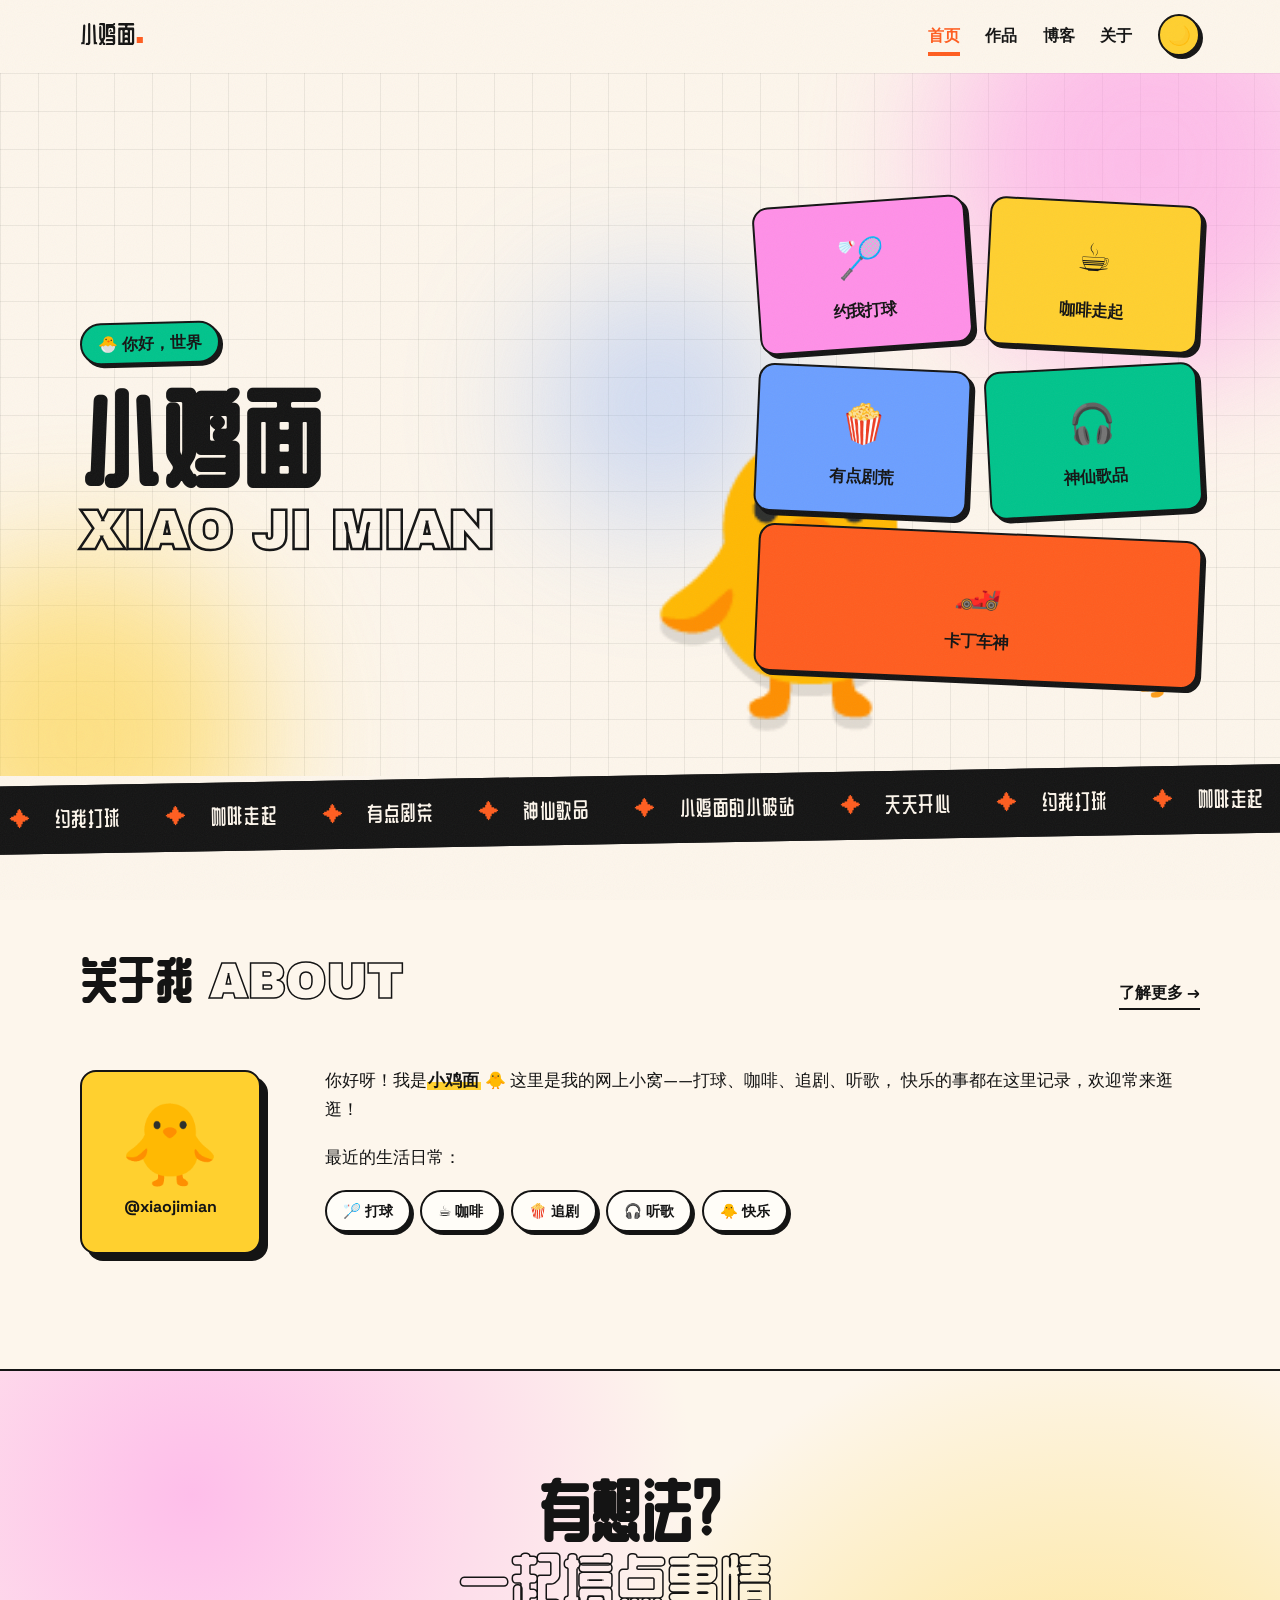
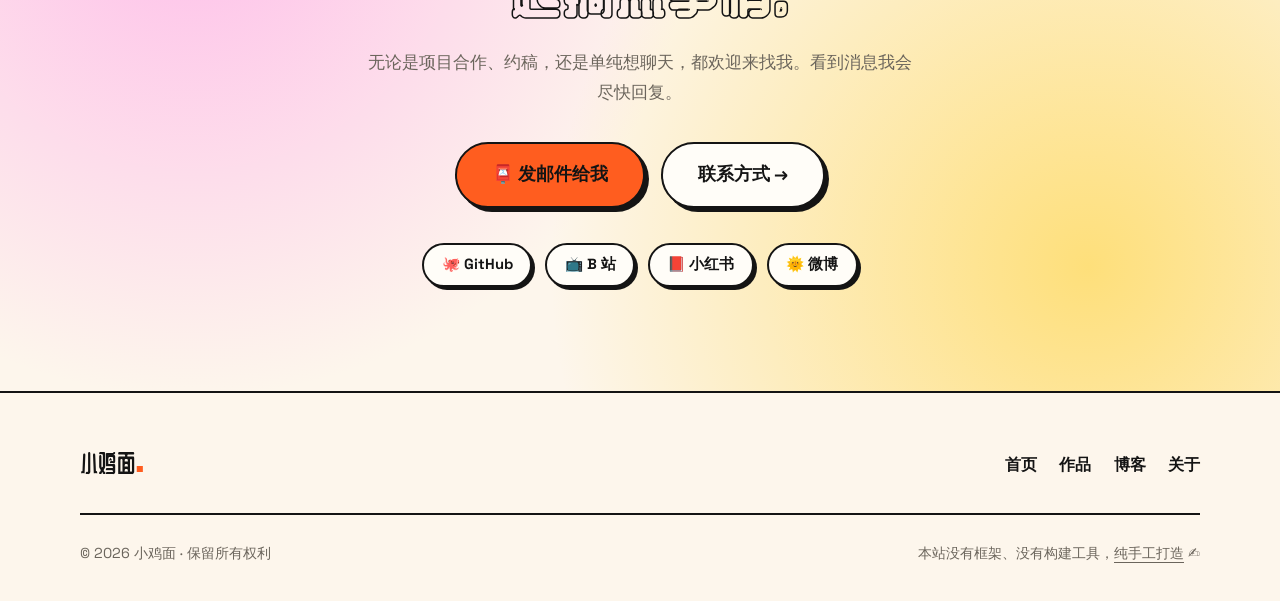
==== index.html @ cc2c27bc "小鸡面的个人网站：首次发布" ====
<!DOCTYPE html>
<html lang="zh-CN" data-theme="light">
<head>
  <meta charset="UTF-8">
  <meta name="viewport" content="width=device-width, initial-scale=1.0">
  <title>小鸡面 · 个人网站</title>
  <meta name="description" content="小鸡面的个人网站：作品、博客与关于我。把奇怪的想法，做成好玩的东西。">
  <link rel="icon" href="data:image/svg+xml,<svg xmlns='http://www.w3.org/2000/svg' viewBox='0 0 100 100'><text y='.9em' font-size='90'>🐥</text></svg>">
  <script>document.documentElement.dataset.theme = localStorage.getItem('theme') || 'light';document.documentElement.classList.add('js');</script>
  <link rel="stylesheet" href="css/style.css">
</head>
<body>
  <a class="skip-link" href="#main">跳到主要内容</a>

  <!-- ===== 顶部导航 ===== -->
  <header class="site-header">
    <nav class="nav container" aria-label="主导航">
      <a class="logo" href="index.html">小鸡面<span class="logo-dot">.</span></a>
      <button class="nav-toggle" aria-label="打开菜单" aria-expanded="false" aria-controls="nav-menu">
        <span></span><span></span><span></span>
      </button>
      <div class="nav-menu" id="nav-menu">
        <a class="nav-link is-active" href="index.html" aria-current="page">首页</a>
        <a class="nav-link" href="works.html">作品</a>
        <a class="nav-link" href="blog.html">博客</a>
        <a class="nav-link" href="about.html">关于</a>
        <button class="theme-toggle" aria-label="切换深浅色主题">🌙</button>
      </div>
    </nav>
  </header>

  <main id="main">
    <!-- ===== Hero ===== -->
    <section class="hero">
      <div class="hero-blob hero-blob-1"></div>
      <div class="hero-blob hero-blob-2"></div>
      <div class="hero-blob hero-blob-3"></div>
      <div class="hero-deco" aria-hidden="true">🐤</div>
      <div class="hero-chicken" aria-hidden="true">🐥</div>

      <div class="hero-inner container">
        <div class="reveal">
          <span class="hero-eyebrow">🐣 你好，世界</span>
          <h1 class="hero-name">
            小鸡面
            <span class="stroke en">XIAO&nbsp;JI&nbsp;MIAN</span>
          </h1>
        </div>

        <div class="hero-stickers reveal" style="--d:.15s">
          <a class="sticker" href="play.html"><span class="sticker-emoji">🏸</span>约我打球</a>
          <a class="sticker" href="coffee.html"><span class="sticker-emoji">☕</span>咖啡走起</a>
          <div class="sticker"><span class="sticker-emoji">🍿</span>有点剧荒</div>
          <a class="sticker" href="songs.html"><span class="sticker-emoji">🎧</span>神仙歌品</a>
          <div class="sticker sticker-wide"><span class="sticker-emoji">🏎️</span>卡丁车神</div>
        </div>
      </div>
    </section>

    <!-- ===== 跑马灯 ===== -->
    <div class="marquee" aria-hidden="true">
      <div class="marquee-track">
        <div class="marquee-group">
          <span class="marquee-item"><span class="star">✦</span>约我打球</span>
          <span class="marquee-item"><span class="star">✦</span>咖啡走起</span>
          <span class="marquee-item"><span class="star">✦</span>有点剧荒</span>
          <span class="marquee-item"><span class="star">✦</span>神仙歌品</span>
          <span class="marquee-item"><span class="star">✦</span>小鸡面的小破站</span>
          <span class="marquee-item"><span class="star">✦</span>天天开心</span>
        </div>
        <div class="marquee-group">
          <span class="marquee-item"><span class="star">✦</span>约我打球</span>
          <span class="marquee-item"><span class="star">✦</span>咖啡走起</span>
          <span class="marquee-item"><span class="star">✦</span>有点剧荒</span>
          <span class="marquee-item"><span class="star">✦</span>神仙歌品</span>
          <span class="marquee-item"><span class="star">✦</span>小鸡面的小破站</span>
          <span class="marquee-item"><span class="star">✦</span>天天开心</span>
        </div>
      </div>
    </div>

    <!-- ===== 关于速览 ===== -->
    <section class="section">
      <div class="container">
        <div class="section-head reveal">
          <h2 class="section-title">关于我 <span class="en">ABOUT</span></h2>
          <a class="section-more" href="about.html">了解更多 →</a>
        </div>
        <div class="about-preview">
          <div class="avatar-card reveal">
            <div class="avatar-emoji">🐥</div>
            <div class="avatar-caption">@xiaojimian</div>
          </div>
          <div class="reveal" style="--d:.1s">
            <p>
              你好呀！我是<strong class="hl">小鸡面</strong> 🐥
              这里是我的网上小窝——打球、咖啡、追剧、听歌，
              快乐的事都在这里记录，欢迎常来逛逛！
            </p>
            <p>最近的生活日常：</p>
            <div class="chips">
              <span class="chip">🏸 打球</span>
              <span class="chip">☕ 咖啡</span>
              <span class="chip">🍿 追剧</span>
              <span class="chip">🎧 听歌</span>
              <span class="chip">🐥 快乐</span>
            </div>
          </div>
        </div>
      </div>
    </section>

    <!-- ===== 联系 CTA ===== -->
    <section class="contact-cta">
      <div class="container reveal">
        <h2 class="cta-title">有想法？<br><span class="en">一起搞点事情。</span></h2>
        <p class="cta-sub">无论是项目合作、约稿，还是单纯想聊天，都欢迎来找我。看到消息我会尽快回复。</p>
        <div class="cta-actions">
          <a class="btn btn-primary btn-lg" href="mailto:hi@yizhou.example">📮 发邮件给我</a>
          <a class="btn btn-lg" href="about.html">联系方式 →</a>
        </div>
        <div class="socials">
          <a class="social-link" href="https://github.com/yourname" target="_blank" rel="noopener">🐙 GitHub</a>
          <a class="social-link" href="https://space.bilibili.com/yourid" target="_blank" rel="noopener">📺 B 站</a>
          <a class="social-link" href="https://xhslink.com/yourid" target="_blank" rel="noopener">📕 小红书</a>
          <a class="social-link" href="https://weibo.com/yourid" target="_blank" rel="noopener">🌞 微博</a>
        </div>
      </div>
    </section>
  </main>

  <!-- ===== 页脚 ===== -->
  <footer class="site-footer">
    <div class="container">
      <div class="footer-grid">
        <a class="logo" href="index.html">小鸡面<span class="logo-dot">.</span></a>
        <nav class="footer-nav" aria-label="页脚导航">
          <a href="index.html">首页</a>
          <a href="works.html">作品</a>
          <a href="blog.html">博客</a>
          <a href="about.html">关于</a>
        </nav>
      </div>
      <div class="footer-bottom">
        <span>© <span class="js-year">2026</span> 小鸡面 · 保留所有权利</span>
        <span>本站没有框架、没有构建工具，<a href="blog/post-handmade-site.html">纯手工打造</a> ✍️</span>
      </div>
    </div>
  </footer>

  <script src="js/main.js"></script>
</body>
</html>
---- css/style.css ----
/* ============================================================
   林一舟的个人网站 · 全局样式
   风格：新粗野主义 Neo-Brutalism
   ============================================================ */
@import url('https://fonts.googleapis.com/css2?family=Archivo+Black&family=Space+Grotesk:wght@400;500;700&family=ZCOOL+QingKe+HuangYou&display=swap');

/* ---------- 设计变量 ---------- */
:root {
  --bg: #FDF6EC;            /* 奶油底色 */
  --ink: #141414;           /* 墨色 */
  --paper: #FFFDF8;         /* 卡片纸色 */
  --muted: #6b655c;         /* 弱化文字 */
  --orange: #FF5D1F;
  --pink: #FF90E8;
  --yellow: #FFD02F;
  --blue: #6C9FFF;
  --green: #00C48C;
  --purple: #B28DFF;
  --grid-line: rgba(20, 20, 20, 0.07);
  --dot: #141414;

  --border: 2px solid var(--ink);
  --shadow: 7px 7px 0 var(--ink);
  --shadow-sm: 4px 4px 0 var(--ink);
  --radius: 16px;

  --font-display: 'Archivo Black', 'ZCOOL QingKe HuangYou', 'PingFang SC', 'Hiragino Sans GB', 'Microsoft YaHei', sans-serif;
  --font-body: 'Space Grotesk', 'PingFang SC', 'Hiragino Sans GB', 'Microsoft YaHei', system-ui, sans-serif;
}

[data-theme='dark'] {
  --bg: #14120F;
  --ink: #F5EFE3;
  --paper: #201D18;
  --muted: #A79F92;
  --grid-line: rgba(245, 239, 227, 0.07);
  --dot: #F5EFE3;
  --orange: #FF6B33;
}

/* ---------- Reset ---------- */
*, *::before, *::after { box-sizing: border-box; margin: 0; padding: 0; }

html { scroll-behavior: smooth; }

body {
  font-family: var(--font-body);
  background: var(--bg);
  color: var(--ink);
  line-height: 1.7;
  -webkit-font-smoothing: antialiased;
  overflow-x: hidden;
  transition: background 0.3s ease, color 0.3s ease;
}

/* 纸张噪点纹理 */
body::after {
  content: '';
  position: fixed;
  inset: 0;
  z-index: 9999;
  pointer-events: none;
  opacity: 0.05;
  background-image: url("data:image/svg+xml,%3Csvg xmlns='http://www.w3.org/2000/svg' width='160' height='160'%3E%3Cfilter id='n'%3E%3CfeTurbulence type='fractalNoise' baseFrequency='0.9' numOctaves='2'/%3E%3C/filter%3E%3Crect width='100%25' height='100%25' filter='url(%23n)'/%3E%3C/svg%3E");
}

img, svg { display: block; max-width: 100%; }
a { color: inherit; text-decoration: none; }
button { font-family: inherit; cursor: pointer; }
ul, ol { list-style-position: inside; }

::selection { background: var(--pink); color: #141414; }

::-webkit-scrollbar { width: 12px; }
::-webkit-scrollbar-track { background: var(--bg); }
::-webkit-scrollbar-thumb { background: var(--ink); border: 3px solid var(--bg); border-radius: 8px; }

/* ---------- 通用工具 ---------- */
.container { width: min(1120px, 92%); margin-inline: auto; }
.section { padding-block: clamp(4rem, 9vw, 7rem); }

.section-head {
  display: flex;
  flex-wrap: wrap;
  align-items: flex-end;
  justify-content: space-between;
  gap: 1rem 2rem;
  margin-bottom: clamp(2rem, 5vw, 3.5rem);
}

.section-title {
  font-family: var(--font-display);
  font-size: clamp(1.9rem, 4.5vw, 3rem);
  line-height: 1.15;
  letter-spacing: 0.01em;
}

/* 描边英文，创意感 */
.en {
  font-family: 'Archivo Black', var(--font-display);
  color: transparent;
  -webkit-text-stroke: 1.5px var(--ink);
  letter-spacing: 0.02em;
}

/* 荧光笔划线 */
.hl {
  background: linear-gradient(transparent 58%, var(--yellow) 58%, var(--yellow) 94%, transparent 94%);
  padding-inline: 0.1em;
}
[data-theme='dark'] .hl { color: #141414; }

.section-more {
  font-weight: 700;
  white-space: nowrap;
  border-bottom: 2px solid var(--ink);
  padding-bottom: 2px;
  transition: 0.2s;
}
.section-more:hover { background: var(--yellow); }

.skip-link {
  position: absolute;
  left: -999px;
  top: 0;
  z-index: 10000;
  background: var(--ink);
  color: var(--bg);
  padding: 0.6rem 1rem;
}
.skip-link:focus { left: 0; }

/* ---------- 按钮 ---------- */
.btn {
  display: inline-flex;
  align-items: center;
  gap: 0.5rem;
  padding: 0.8rem 1.6rem;
  border: var(--border);
  border-radius: 999px;
  background: var(--paper);
  color: var(--ink);
  font-weight: 700;
  font-size: 1rem;
  box-shadow: var(--shadow-sm);
  transition: transform 0.15s ease, box-shadow 0.15s ease, background 0.15s ease;
}
.btn:hover { transform: translate(-2px, -2px); box-shadow: 7px 7px 0 var(--ink); }
.btn:active { transform: translate(2px, 2px); box-shadow: 1px 1px 0 var(--ink); }

.btn-primary { background: var(--orange); color: #141414; }
.btn-yellow { background: var(--yellow); color: #141414; }
.btn-pink { background: var(--pink); color: #141414; }
.btn-lg { padding: 1rem 2.2rem; font-size: 1.1rem; }

/* ---------- 标签 / 徽章 ---------- */
.tag {
  display: inline-block;
  padding: 0.15rem 0.7rem;
  border: 1.5px solid var(--ink);
  border-radius: 999px;
  background: var(--paper);
  font-size: 0.78rem;
  font-weight: 700;
  white-space: nowrap;
}

.chips { display: flex; flex-wrap: wrap; gap: 0.6rem; }
.chip {
  padding: 0.4rem 1rem;
  border: var(--border);
  border-radius: 999px;
  background: var(--paper);
  font-weight: 700;
  font-size: 0.9rem;
  box-shadow: 3px 3px 0 var(--ink);
  transition: 0.15s;
}
.chip:hover { transform: translate(-1px, -1px); box-shadow: 4px 4px 0 var(--ink); background: var(--pink); }

/* ---------- 顶部导航 ---------- */
.site-header {
  position: sticky;
  top: 0;
  z-index: 100;
  background: color-mix(in srgb, var(--bg) 86%, transparent);
  backdrop-filter: blur(8px);
  -webkit-backdrop-filter: blur(8px);
  border-bottom: 2px solid transparent;
  transition: border-color 0.25s ease;
}
.site-header.is-scrolled { border-bottom-color: var(--ink); }

.nav {
  display: flex;
  align-items: center;
  justify-content: space-between;
  gap: 1rem;
  padding-block: 0.9rem;
}

.logo {
  font-family: var(--font-display);
  font-size: 1.5rem;
  letter-spacing: 0.02em;
  display: inline-flex;
  align-items: baseline;
}
.logo-dot { color: var(--orange); font-size: 1.8rem; line-height: 0; }
.logo:hover .logo-dot { color: var(--pink); }

.nav-menu { display: flex; align-items: center; gap: 1.6rem; }

.nav-link {
  font-weight: 700;
  position: relative;
  padding: 0.2rem 0;
}
.nav-link::after {
  content: '';
  position: absolute;
  left: 0; right: 100%; bottom: -4px;
  height: 4px;
  background: var(--orange);
  transition: right 0.25s ease;
}
.nav-link:hover::after, .nav-link.is-active::after { right: 0; }
.nav-link.is-active { color: var(--orange); }
[data-theme='dark'] .nav-link.is-active { color: var(--orange); }

.theme-toggle {
  width: 42px;
  height: 42px;
  display: grid;
  place-items: center;
  font-size: 1.15rem;
  border: var(--border);
  border-radius: 50%;
  background: var(--yellow);
  box-shadow: 3px 3px 0 var(--ink);
  transition: 0.15s;
}
.theme-toggle:hover { transform: translate(-1px, -1px); box-shadow: 4px 4px 0 var(--ink); }

/* 汉堡按钮（仅移动端显示） */
.nav-toggle {
  display: none;
  flex-direction: column;
  justify-content: center;
  gap: 5px;
  width: 44px;
  height: 44px;
  padding: 10px;
  border: var(--border);
  border-radius: 12px;
  background: var(--paper);
  box-shadow: 3px 3px 0 var(--ink);
}
.nav-toggle span {
  display: block;
  height: 3px;
  width: 100%;
  background: var(--ink);
  border-radius: 2px;
}

/* ---------- 首页 Hero ---------- */
.hero {
  position: relative;
  overflow: hidden;
  background-image:
    linear-gradient(var(--grid-line) 1px, transparent 1px),
    linear-gradient(90deg, var(--grid-line) 1px, transparent 1px);
  background-size: 38px 38px;
  padding-block: clamp(4rem, 10vw, 8rem) clamp(3.5rem, 8vw, 6rem);
}

.hero-blob {
  position: absolute;
  border-radius: 50%;
  filter: blur(70px);
  opacity: 0.55;
  pointer-events: none;
}
.hero-blob-1 { width: 420px; height: 420px; background: var(--pink); top: -120px; right: -80px; }
.hero-blob-2 { width: 360px; height: 360px; background: var(--yellow); bottom: -140px; left: -100px; }
.hero-blob-3 { width: 240px; height: 240px; background: var(--blue); top: 30%; left: 42%; opacity: 0.35; }

.hero-inner {
  position: relative;
  z-index: 1;
  display: grid;
  grid-template-columns: 1.35fr 1fr;
  gap: clamp(2rem, 6vw, 5rem);
  align-items: center;
}

.hero-eyebrow {
  display: inline-block;
  border: var(--border);
  background: var(--green);
  color: #141414;
  font-weight: 700;
  padding: 0.35rem 1rem;
  border-radius: 999px;
  box-shadow: 3px 3px 0 var(--ink);
  transform: rotate(-1.5deg);
  margin-bottom: 1.6rem;
}

.hero-name {
  font-family: var(--font-display);
  font-size: clamp(3rem, 10vw, 6.5rem);
  line-height: 1.02;
  letter-spacing: 0.01em;
}
.hero-name .stroke {
  display: block;
  font-size: 0.52em;
  color: transparent;
  -webkit-text-stroke: 2.5px var(--ink);
  margin-top: 0.15em;
}

.hero-tagline {
  margin-top: 1.6rem;
  font-size: clamp(1.05rem, 2vw, 1.25rem);
  max-width: 34em;
  color: var(--ink);
}
.hero-tagline strong { background: var(--yellow); padding: 0 0.2em; color: #141414; }

.hero-actions { display: flex; flex-wrap: wrap; gap: 1rem; margin-top: 2.2rem; }

/* 贴纸墙 */
.hero-stickers {
  position: relative;
  display: grid;
  grid-template-columns: repeat(2, 1fr);
  gap: 1.1rem;
}
.sticker {
  border: var(--border);
  border-radius: var(--radius);
  box-shadow: var(--shadow-sm);
  padding: 1.4rem 1rem;
  text-align: center;
  font-weight: 700;
  font-size: 1.02rem;
  background: var(--paper);
  transition: transform 0.2s ease;
}
.sticker-emoji { display: block; font-size: 2.4rem; margin-bottom: 0.4rem; }
.sticker:nth-child(1) { background: var(--pink);  transform: rotate(-4deg); }
.sticker:nth-child(2) { background: var(--yellow); transform: rotate(3deg); }
.sticker:nth-child(3) { background: var(--blue);   transform: rotate(2.5deg); }
.sticker:nth-child(4) { background: var(--green);  transform: rotate(-3deg); }
.sticker:nth-child(5) { background: var(--orange); transform: rotate(2.5deg); }
.sticker:hover { transform: rotate(0deg) scale(1.04); }
.sticker-wide { grid-column: 1 / -1; }
a.sticker { color: #141414; }
a.sticker:focus-visible { outline: 3px dashed #141414; outline-offset: 4px; }

/* 旋转的装饰星号 */
.hero-deco {
  position: absolute;
  font-size: clamp(3rem, 6vw, 5rem);
  right: 6%;
  bottom: 8%;
  animation: spin 26s linear infinite;
  z-index: 0;
  opacity: 0.9;
}
@keyframes spin { to { transform: rotate(360deg); } }

/* Hero 背景中央的大小鸡 */
.hero-chicken {
  position: absolute;
  left: 50%;
  top: 52%;
  z-index: 0;
  font-size: clamp(9rem, 24vw, 17rem);
  line-height: 1;
  pointer-events: none;
  filter: drop-shadow(0 12px 0 rgba(20, 20, 20, 0.12));
  animation: chicken-bob 4.5s ease-in-out infinite;
}
@keyframes chicken-bob {
  0%, 100% { transform: translate(-50%, -50%) rotate(-5deg); }
  50% { transform: translate(-50%, -54%) rotate(5deg); }
}

/* ---------- 跑马灯 ---------- */
.marquee {
  overflow: hidden;
  background: var(--ink);
  color: var(--bg);
  border-block: var(--border);
  padding-block: 0.9rem;
  transform: rotate(-1deg) scale(1.02);
}
.marquee-track {
  display: flex;
  width: max-content;
  animation: marquee 24s linear infinite;
}
.marquee-group { display: flex; align-items: center; white-space: nowrap; }
.marquee-item {
  font-family: var(--font-display);
  font-size: 1.25rem;
  letter-spacing: 0.06em;
  padding-inline: 1.4rem;
}
.marquee-item .star { color: var(--orange); margin-right: 1.4rem; }
[data-theme='dark'] .marquee-item .star { color: var(--yellow); }
@keyframes marquee { to { transform: translateX(-50%); } }

/* ---------- 子页 Hero ---------- */
.page-hero { padding: clamp(3.5rem, 8vw, 6rem) 0 clamp(2rem, 5vw, 3.5rem); position: relative; }
.page-title {
  font-family: var(--font-display);
  font-size: clamp(2.6rem, 8vw, 5rem);
  line-height: 1.08;
}
.page-title .en { display: block; font-size: 0.72em; margin-top: 0.1em; }
.page-sub { margin-top: 1.4rem; font-size: 1.1rem; max-width: 36em; color: var(--muted); }
.page-sub strong { color: var(--ink); }

/* ---------- 关于速览（首页） ---------- */
.about-preview {
  display: grid;
  grid-template-columns: auto 1fr;
  gap: clamp(2rem, 5vw, 4rem);
  align-items: center;
}
.avatar-card {
  border: var(--border);
  border-radius: var(--radius);
  box-shadow: var(--shadow);
  background: var(--yellow);
  padding: 2rem 2.4rem;
  transform: rotate(-2deg);
  transition: transform 0.25s ease;
  text-align: center;
}
.avatar-card:hover { transform: rotate(0deg) scale(1.03); }
.avatar-emoji { font-size: 5rem; line-height: 1; }
.avatar-caption { font-weight: 700; margin-top: 0.6rem; color: #141414; }
.about-preview p { margin-bottom: 1.2rem; font-size: 1.05rem; }
.about-preview .chips { margin-block: 0.4rem 1.6rem; }

/* ---------- 作品卡片 ---------- */
.work-grid {
  display: grid;
  grid-template-columns: repeat(auto-fill, minmax(300px, 1fr));
  gap: 2rem;
}

.work-card {
  border: var(--border);
  border-radius: var(--radius);
  background: var(--paper);
  box-shadow: var(--shadow-sm);
  overflow: hidden;
  transition: transform 0.2s ease, box-shadow 0.2s ease;
  display: flex;
  flex-direction: column;
}
.work-card:hover { transform: translate(-3px, -3px); box-shadow: 9px 9px 0 var(--ink); }
.work-card.is-hidden { display: none; }

.work-cover {
  position: relative;
  aspect-ratio: 16 / 10;
  display: grid;
  place-items: center;
  border-bottom: var(--border);
  overflow: hidden;
}
.work-cover::before {
  content: '';
  position: absolute;
  inset: 0;
  background-image: radial-gradient(var(--dot) 1.5px, transparent 1.5px);
  background-size: 20px 20px;
  opacity: 0.14;
}
.work-cover-emoji {
  font-size: 4.6rem;
  transition: transform 0.3s cubic-bezier(0.34, 1.56, 0.64, 1);
}
.work-card:hover .work-cover-emoji { transform: scale(1.18) rotate(-6deg); }
.work-year {
  position: absolute;
  top: 0.8rem;
  right: 0.8rem;
  border: 1.5px solid var(--ink);
  border-radius: 999px;
  background: var(--paper);
  font-size: 0.75rem;
  font-weight: 700;
  padding: 0.1rem 0.6rem;
}
.c-orange { background: var(--orange); }
.c-pink   { background: var(--pink); }
.c-yellow { background: var(--yellow); }
.c-blue   { background: var(--blue); }
.c-green  { background: var(--green); }
.c-purple { background: var(--purple); }

.work-body { padding: 1.4rem 1.5rem 1.6rem; display: flex; flex-direction: column; gap: 0.7rem; flex: 1; }
.work-meta { display: flex; flex-wrap: wrap; gap: 0.4rem; }
.work-title { font-family: var(--font-display); font-size: 1.35rem; }
.work-desc { font-size: 0.95rem; color: var(--muted); flex: 1; }
.work-link { font-weight: 700; white-space: nowrap; }
.work-link:hover { color: var(--orange); }

/* ---------- 筛选栏 ---------- */
.filter-bar { display: flex; flex-wrap: wrap; gap: 0.7rem; margin-bottom: 2.6rem; }
.filter-btn {
  padding: 0.5rem 1.3rem;
  border: var(--border);
  border-radius: 999px;
  background: var(--paper);
  color: var(--ink);
  font-weight: 700;
  box-shadow: 3px 3px 0 var(--ink);
  transition: 0.15s;
}
.filter-btn:hover { transform: translate(-1px, -1px); box-shadow: 4px 4px 0 var(--ink); }
.filter-btn.is-active { background: var(--ink); color: var(--bg); transform: translate(1px, 1px); box-shadow: 1px 1px 0 var(--ink); }
[data-theme='dark'] .filter-btn.is-active { background: var(--orange); color: #141414; border-color: var(--ink); }

/* ---------- 博客列表 ---------- */
.post-list { border-top: var(--border); }
.post-row {
  display: grid;
  grid-template-columns: auto 1fr auto auto;
  align-items: center;
  gap: clamp(1rem, 3vw, 2.2rem);
  padding-block: 1.7rem;
  border-bottom: var(--border);
  transition: 0.2s;
  position: relative;
}
.post-row:hover { background: color-mix(in srgb, var(--yellow) 26%, transparent); }
.post-num {
  font-family: 'Archivo Black', var(--font-display);
  font-size: 1.6rem;
  color: transparent;
  -webkit-text-stroke: 1.5px var(--ink);
  min-width: 2.4rem;
}
.post-row:hover .post-num { color: var(--orange); -webkit-text-stroke: 0; }
.post-info h3 { font-size: clamp(1.1rem, 2.4vw, 1.45rem); line-height: 1.35; }
.post-info p { color: var(--muted); font-size: 0.94rem; margin-top: 0.3rem; }
.post-side { display: flex; flex-direction: column; align-items: flex-end; gap: 0.45rem; }
.post-side time { font-weight: 700; font-size: 0.9rem; white-space: nowrap; }
.post-arrow { font-size: 1.6rem; transition: transform 0.2s; }
.post-row:hover .post-arrow { transform: translateX(6px); color: var(--orange); }

/* ---------- 文章页 ---------- */
.post-wrap { max-width: 760px; margin-inline: auto; }
.back-link {
  display: inline-flex;
  align-items: center;
  gap: 0.4rem;
  font-weight: 700;
  margin-bottom: 2.2rem;
  border-bottom: 2px solid var(--ink);
}
.back-link:hover { background: var(--yellow); }

.post-header { margin-bottom: 2.6rem; }
.post-header h1 {
  font-family: var(--font-display);
  font-size: clamp(1.9rem, 5vw, 3.1rem);
  line-height: 1.2;
  margin-top: 1rem;
}
.post-meta { display: flex; flex-wrap: wrap; gap: 0.6rem 1.2rem; align-items: center; color: var(--muted); font-size: 0.92rem; margin-top: 1.1rem; }
.post-meta time { font-weight: 700; color: var(--ink); }

.prose { font-size: 1.06rem; }
.prose p { margin-block: 1.15em; }
.prose h2 {
  font-family: var(--font-display);
  font-size: 1.55rem;
  margin: 2.2em 0 0.8em;
  padding-left: 0.7em;
  position: relative;
}
.prose h2::before {
  content: '';
  position: absolute;
  left: 0;
  top: 0.18em;
  bottom: 0.18em;
  width: 8px;
  background: var(--orange);
  border: 1.5px solid var(--ink);
  border-radius: 4px;
}
.prose h3 { font-family: var(--font-display); font-size: 1.2rem; margin: 1.8em 0 0.6em; }
.prose ul, .prose ol { padding-left: 1.2em; margin-block: 1em; display: grid; gap: 0.35em; }
.prose li::marker { color: var(--orange); font-weight: 700; }
.prose blockquote {
  border: var(--border);
  border-left-width: 8px;
  border-left-color: var(--pink);
  background: var(--paper);
  box-shadow: var(--shadow-sm);
  border-radius: 12px;
  padding: 1.1rem 1.4rem;
  margin-block: 1.5em;
  font-weight: 500;
}
.prose code {
  font-family: 'Cascadia Code', Consolas, 'Courier New', monospace;
  font-size: 0.88em;
  background: color-mix(in srgb, var(--ink) 12%, transparent);
  border-radius: 6px;
  padding: 0.15em 0.45em;
}
.prose pre {
  border: var(--border);
  border-radius: 12px;
  background: #141414;
  color: #F5EFE3;
  box-shadow: var(--shadow-sm);
  padding: 1.2rem 1.4rem;
  overflow-x: auto;
  margin-block: 1.5em;
  line-height: 1.6;
}
[data-theme='dark'] .prose pre { background: #0C0B09; }
.prose pre code { background: none; padding: 0; font-size: 0.88rem; }
.prose .tok-tag { color: #FF90E8; }
.prose .tok-attr { color: #FFD02F; }
.prose .tok-str { color: #8CE99A; }
.prose .tok-com { color: #8D8577; font-style: italic; }
.prose .tok-kw { color: #6C9FFF; }

.post-footer {
  margin-top: 3.5rem;
  padding-top: 2rem;
  border-top: 2px dashed var(--ink);
  display: flex;
  justify-content: space-between;
  flex-wrap: wrap;
  gap: 1rem;
}
.post-footer a { font-weight: 700; border-bottom: 2px solid var(--ink); }
.post-footer a:hover { background: var(--pink); color: #141414; }

/* ---------- 关于页 ---------- */
.profile-grid {
  display: grid;
  grid-template-columns: minmax(280px, 380px) 1fr;
  gap: clamp(2.5rem, 6vw, 5rem);
  align-items: start;
}

.profile-card {
  border: var(--border);
  border-radius: var(--radius);
  box-shadow: var(--shadow);
  background: var(--paper);
  padding: 2.2rem;
  transform: rotate(-1.5deg);
  position: sticky;
  top: 110px;
}
.profile-avatar {
  width: 130px;
  height: 130px;
  margin: 0 auto 1.2rem;
  display: grid;
  place-items: center;
  font-size: 4.2rem;
  border: var(--border);
  border-radius: 50%;
  background: var(--yellow);
}
.profile-name { font-family: var(--font-display); font-size: 1.5rem; text-align: center; }
.profile-role { text-align: center; color: var(--muted); font-size: 0.95rem; margin-top: 0.2rem 0 1.2rem; }
.facts { margin-top: 1.4rem; display: grid; gap: 0.8rem; }
.fact {
  display: flex;
  gap: 0.6rem;
  align-items: baseline;
  font-size: 0.95rem;
  border: 1.5px solid var(--ink);
  border-radius: 10px;
  padding: 0.5rem 0.8rem;
  background: color-mix(in srgb, var(--bg) 55%, var(--paper));
}
.fact b { white-space: nowrap; }

.profile-intro p { margin-block: 1.1em; font-size: 1.05rem; }
.profile-intro > p:first-child { font-size: 1.2rem; font-weight: 700; }

.skill-groups { display: grid; gap: 1.6rem; margin-top: 2rem; }
.skill-group-title {
  font-family: var(--font-display);
  font-size: 1.1rem;
  margin-bottom: 0.8rem;
  display: inline-block;
  padding: 0.2rem 0.9rem;
  border: var(--border);
  border-radius: 999px;
  box-shadow: 3px 3px 0 var(--ink);
}
.skill-group:nth-child(1) .skill-group-title { background: var(--pink); }
.skill-group:nth-child(2) .skill-group-title { background: var(--yellow); }
.skill-group:nth-child(3) .skill-group-title { background: var(--green); }

/* 时间线 */
.timeline {
  position: relative;
  margin-top: 2.6rem;
  padding-left: 2.2rem;
  border-left: 2px dashed var(--ink);
  display: grid;
  gap: 2.2rem;
}
.tl-item { position: relative; }
.tl-item::before {
  content: '';
  position: absolute;
  left: calc(-2.2rem - 9px);
  top: 0.45em;
  width: 14px;
  height: 14px;
  border: 2px solid var(--ink);
  border-radius: 50%;
  background: var(--yellow);
}
.tl-item:nth-child(even)::before { background: var(--pink); }
.tl-year {
  font-family: 'Archivo Black', var(--font-display);
  font-size: 1.05rem;
  color: var(--orange);
  letter-spacing: 0.04em;
}
.tl-item h3 { font-family: var(--font-display); font-size: 1.15rem; margin-top: 0.15rem; }
.tl-item p { color: var(--muted); font-size: 0.97rem; margin-top: 0.3rem; max-width: 40em; }

/* ---------- 打球页：搞怪躺平小鸡 ---------- */
.play-zone { text-align: center; padding-block: clamp(3rem, 9vw, 6.5rem); }
.meme-chicken {
  position: relative;
  display: inline-block;
  font-size: clamp(7rem, 20vw, 12rem);
  line-height: 1;
  animation: meme-wobble 2.6s ease-in-out infinite;
}
.meme-zzz {
  position: absolute;
  top: -0.15em;
  right: -0.85em;
  font-size: 0.38em;
  animation: zzz-float 2.2s ease-in-out infinite;
}
@keyframes meme-wobble {
  0%, 100% { transform: rotate(12deg) translateY(0); }
  50% { transform: rotate(26deg) translateY(-10px); }
}
@keyframes zzz-float {
  0% { opacity: 0; transform: translateY(8px); }
  50% { opacity: 1; }
  100% { opacity: 0; transform: translateY(-16px); }
}
.meme-title {
  font-family: var(--font-display);
  font-size: clamp(2.4rem, 7vw, 4rem);
  margin-top: 1.6rem;
}
.meme-sub { color: var(--muted); margin-top: 0.9rem; font-size: 1.08rem; }
.play-zone .btn { margin-top: 2.4rem; }

/* ---------- 咖啡页：咖啡店推荐清单 ---------- */
.coffee-wrap { max-width: 760px; }
.bean-form {
  display: grid;
  grid-template-columns: 1fr 1fr auto;
  gap: 0.9rem;
  border: var(--border);
  border-radius: var(--radius);
  background: var(--paper);
  box-shadow: var(--shadow-sm);
  padding: 1.3rem;
  margin-top: 2.4rem;
}
.field-input {
  font-family: inherit;
  font-size: 1rem;
  color: var(--ink);
  background: var(--bg);
  border: var(--border);
  border-radius: 12px;
  padding: 0.7rem 1rem;
  min-width: 0;
}
.field-input::placeholder { color: var(--muted); }
.field-input:focus { outline: none; box-shadow: 3px 3px 0 var(--ink); background: var(--paper); }
.bean-list { list-style: none; display: grid; gap: 0.9rem; margin-top: 1.6rem; padding: 0; }
.bean-item {
  display: flex;
  align-items: center;
  gap: 1rem;
  border: var(--border);
  border-radius: 12px;
  background: var(--paper);
  box-shadow: 3px 3px 0 var(--ink);
  padding: 0.9rem 1.2rem;
  animation: bean-pop 0.35s cubic-bezier(0.34, 1.56, 0.64, 1);
}
@keyframes bean-pop { from { opacity: 0; transform: translateY(10px) scale(0.96); } }
.bean-emoji { font-size: 1.5rem; flex: none; }
.bean-info { flex: 1; min-width: 0; }
.bean-name { font-weight: 700; font-size: 1.05rem; }
.bean-addr { color: var(--muted); font-size: 0.92rem; overflow-wrap: anywhere; }
.bean-del {
  flex: none;
  width: 34px;
  height: 34px;
  border: 2px solid var(--ink);
  border-radius: 50%;
  background: var(--pink);
  color: #141414;
  font-weight: 700;
  font-size: 0.9rem;
  line-height: 1;
}
.bean-del:hover { background: var(--orange); }
.bean-empty {
  margin-top: 1.6rem;
  border: 2px dashed var(--ink);
  border-radius: 12px;
  padding: 1.5rem;
  text-align: center;
  color: var(--muted);
}

/* ---------- 歌单页 ---------- */
.songs-wrap { max-width: 780px; }
.playlist-card {
  display: grid;
  grid-template-columns: 210px 1fr;
  gap: 1.8rem;
  align-items: center;
  border: var(--border);
  border-radius: var(--radius);
  background: var(--paper);
  box-shadow: var(--shadow);
  padding: 1.6rem;
  transform: rotate(-1deg);
}
.playlist-cover {
  position: relative;
  aspect-ratio: 1;
  border: var(--border);
  border-radius: 12px;
  background: var(--pink);
  display: grid;
  place-items: center;
  font-size: 4rem;
  overflow: hidden;
}
.playlist-cover img {
  position: absolute;
  inset: 0;
  width: 100%;
  height: 100%;
  object-fit: cover;
}
.playlist-title { font-family: var(--font-display); font-size: 1.5rem; }
.playlist-note { color: var(--muted); font-size: 0.95rem; margin-top: 0.3rem; }
.playlist-stats { display: flex; flex-wrap: wrap; gap: 0.6rem; margin-top: 1rem; }
.stat-pill {
  display: inline-block;
  border: var(--border);
  border-radius: 999px;
  background: var(--bg);
  padding: 0.25rem 0.9rem;
  font-weight: 700;
  font-size: 0.88rem;
  box-shadow: 2px 2px 0 var(--ink);
}
.playlist-card .btn { margin-top: 1.3rem; }
.song-pick-result { margin-top: 0.9rem; font-weight: 700; background: var(--yellow); color: #141414; display: inline-block; padding: 0.15rem 0.6rem; }

.song-list { list-style: none; padding: 0; display: grid; gap: 0.8rem; margin-top: 1.8rem; }
.song-row {
  display: flex;
  align-items: center;
  gap: 1rem;
  border: var(--border);
  border-radius: 14px;
  background: var(--paper);
  box-shadow: 3px 3px 0 var(--ink);
  padding: 0.65rem 1.1rem;
  transition: transform 0.15s ease, box-shadow 0.15s ease, background 0.15s ease;
}
.song-row:hover {
  transform: translate(-2px, -2px);
  box-shadow: 6px 6px 0 var(--ink);
  background: color-mix(in srgb, var(--yellow) 32%, var(--paper));
}
.song-num {
  font-family: 'Archivo Black', var(--font-display);
  font-size: 1.25rem;
  color: transparent;
  -webkit-text-stroke: 1.2px var(--ink);
  min-width: 2.2rem;
  text-align: center;
  flex: none;
}
.song-cover {
  width: 46px;
  height: 46px;
  border: 2px solid var(--ink);
  border-radius: 10px;
  object-fit: cover;
  flex: none;
}
.song-info { flex: 1; min-width: 0; display: grid; gap: 0.1rem; }
.song-name { font-weight: 700; font-size: 1.05rem; white-space: nowrap; overflow: hidden; text-overflow: ellipsis; }
.song-artist { color: var(--muted); font-size: 0.88rem; white-space: nowrap; overflow: hidden; text-overflow: ellipsis; }
.song-dur { font-weight: 700; color: var(--muted); font-size: 0.95rem; flex: none; }
.song-row.is-picked { background: var(--yellow); animation: song-shake 0.5s ease; }
.song-row.is-picked .song-num { color: var(--orange); -webkit-text-stroke: 0; }
@keyframes song-shake {
  0%, 100% { transform: rotate(0); }
  25% { transform: rotate(-1.2deg); }
  75% { transform: rotate(1.2deg); }
}
.song-end {
  text-align: center;
  color: var(--muted);
  font-weight: 700;
  border-top: 2px dashed var(--ink);
  margin-top: 1.8rem;
  padding-top: 1.6rem;
}

/* ---------- 联系 CTA ---------- */
.contact-cta {
  text-align: center;
  border-block: var(--border);
  background:
    radial-gradient(circle at 15% 20%, color-mix(in srgb, var(--pink) 55%, transparent), transparent 42%),
    radial-gradient(circle at 85% 80%, color-mix(in srgb, var(--yellow) 60%, transparent), transparent 45%),
    var(--bg);
  padding-block: clamp(4rem, 9vw, 6.5rem);
}
.cta-title {
  font-family: var(--font-display);
  font-size: clamp(2.2rem, 7vw, 4.2rem);
  line-height: 1.12;
}
.cta-sub { margin: 1.4rem auto 2.2rem; max-width: 32em; color: var(--muted); font-size: 1.08rem; }
.cta-actions { display: flex; flex-wrap: wrap; justify-content: center; gap: 1rem; }

.socials { display: flex; flex-wrap: wrap; justify-content: center; gap: 0.8rem; margin-top: 2.2rem; }
.social-link {
  display: inline-flex;
  align-items: center;
  gap: 0.45rem;
  padding: 0.45rem 1.1rem;
  border: var(--border);
  border-radius: 999px;
  background: var(--paper);
  font-weight: 700;
  font-size: 0.92rem;
  box-shadow: 3px 3px 0 var(--ink);
  transition: 0.15s;
}
.social-link:hover { transform: translate(-2px, -2px); box-shadow: 5px 5px 0 var(--ink); background: var(--blue); }

/* ---------- 页脚 ---------- */
.site-footer { padding: 3.2rem 0 2.2rem; }
.footer-grid {
  display: flex;
  flex-wrap: wrap;
  justify-content: space-between;
  align-items: center;
  gap: 1.5rem;
  padding-bottom: 1.8rem;
  border-bottom: var(--border);
}
.footer-nav { display: flex; flex-wrap: wrap; gap: 1.4rem; font-weight: 700; }
.footer-nav a:hover { color: var(--orange); }
.footer-bottom {
  display: flex;
  flex-wrap: wrap;
  justify-content: space-between;
  gap: 0.6rem 2rem;
  padding-top: 1.6rem;
  color: var(--muted);
  font-size: 0.9rem;
}
.footer-bottom a { border-bottom: 1.5px solid currentColor; }
.footer-bottom a:hover { color: var(--orange); }

/* ---------- 滚动入场动画 ----------
   仅在 JS 可用（html.js）时才先隐藏元素，保证无 JS 环境下内容可见 */
html.js .reveal {
  opacity: 0;
  transform: translateY(26px);
  transition: opacity 0.7s ease, transform 0.7s cubic-bezier(0.2, 0.7, 0.2, 1);
  transition-delay: var(--d, 0s);
}
html.js .reveal.is-visible { opacity: 1; transform: none; }

/* ---------- 响应式 ---------- */
@media (max-width: 900px) {
  .hero-inner { grid-template-columns: 1fr; }
  .hero-stickers { max-width: 460px; }
  .about-preview { grid-template-columns: 1fr; }
  .avatar-card { max-width: 280px; }
  .profile-grid { grid-template-columns: 1fr; }
  .profile-card { position: static; max-width: 420px; transform: rotate(0); }
  .post-row { grid-template-columns: auto 1fr auto; }
  .post-side { display: none; }
}

@media (max-width: 720px) {
  /* 窄屏下不做抽屉菜单，保持桌面横排导航，仅收紧间距 */
  .nav { gap: 0.5rem; }
  .nav-menu { gap: 0.9rem; }
  .logo { font-size: 1.2rem; }
  .post-row { grid-template-columns: auto 1fr; }
  .post-arrow { display: none; }
  .hero-deco { display: none; }
  .bean-form { grid-template-columns: 1fr; }
  .playlist-card { grid-template-columns: 1fr; }
  .playlist-cover { max-width: 220px; margin-inline: auto; }
}

/* ---------- 减少动态 ---------- */
@media (prefers-reduced-motion: reduce) {
  html { scroll-behavior: auto; }
  *, *::before, *::after { animation-duration: 0.01ms !important; animation-iteration-count: 1 !important; transition-duration: 0.01ms !important; }
  .reveal { opacity: 1; transform: none; }
  .marquee-track { animation: none; }
}
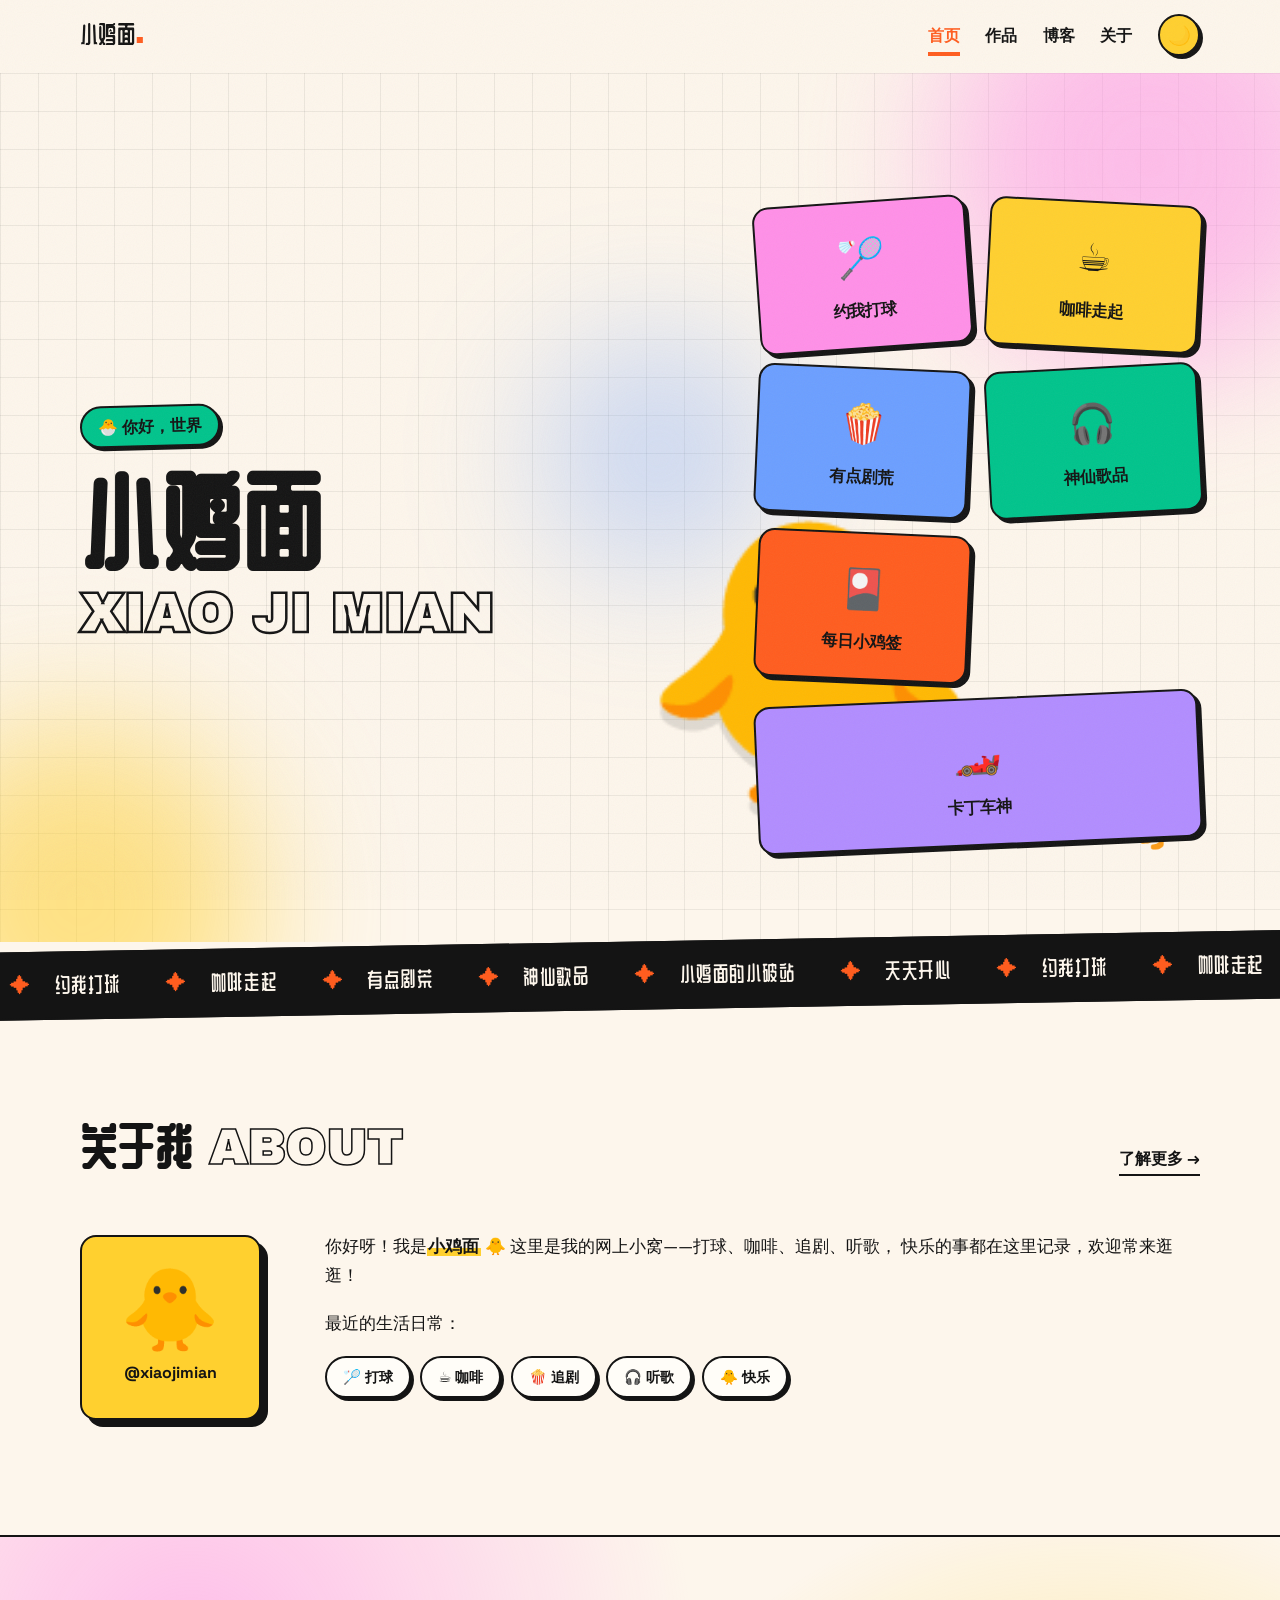
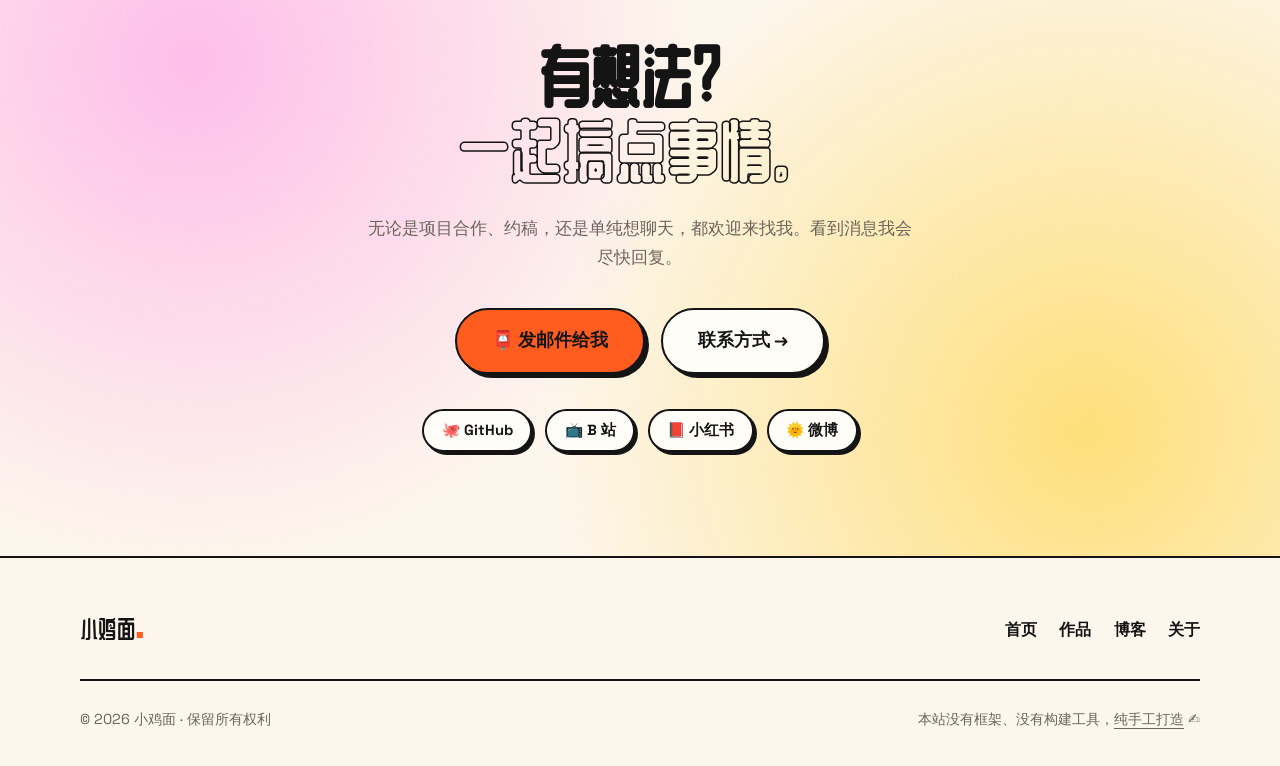
==== commit 7c94ec01: "新增：躲避跑圈赛、每日小鸡签、标题彩蛋" ====
--- a/index.html
+++ b/index.html
@@ -50,9 +50,10 @@
         <div class="hero-stickers reveal" style="--d:.15s">
           <a class="sticker" href="play.html"><span class="sticker-emoji">🏸</span>约我打球</a>
           <a class="sticker" href="coffee.html"><span class="sticker-emoji">☕</span>咖啡走起</a>
-          <div class="sticker"><span class="sticker-emoji">🍿</span>有点剧荒</div>
+          <a class="sticker" href="dramas.html"><span class="sticker-emoji">🍿</span>有点剧荒</a>
           <a class="sticker" href="songs.html"><span class="sticker-emoji">🎧</span>神仙歌品</a>
-          <div class="sticker sticker-wide"><span class="sticker-emoji">🏎️</span>卡丁车神</div>
+          <a class="sticker" href="fortune.html"><span class="sticker-emoji">🎴</span>每日小鸡签</a>
+          <a class="sticker sticker-wide" href="kart.html"><span class="sticker-emoji">🏎️</span>卡丁车神</a>
         </div>
       </div>
     </section>
--- a/css/style.css
+++ b/css/style.css
@@ -356,6 +356,7 @@
 .sticker:nth-child(3) { background: var(--blue);   transform: rotate(2.5deg); }
 .sticker:nth-child(4) { background: var(--green);  transform: rotate(-3deg); }
 .sticker:nth-child(5) { background: var(--orange); transform: rotate(2.5deg); }
+.sticker:nth-child(6) { background: var(--purple); transform: rotate(-2.5deg); }
 .sticker:hover { transform: rotate(0deg) scale(1.04); }
 .sticker-wide { grid-column: 1 / -1; }
 a.sticker { color: #141414; }
@@ -945,6 +946,293 @@
   padding-top: 1.6rem;
 }
 
+/* ---------- 卡丁车：驾照卡 ---------- */
+.license-card {
+  position: relative;
+  display: grid;
+  grid-template-columns: 180px 1fr;
+  gap: 1.8rem;
+  border: var(--border);
+  border-radius: var(--radius);
+  background: linear-gradient(135deg, var(--paper), color-mix(in srgb, var(--yellow) 28%, var(--paper)));
+  box-shadow: var(--shadow);
+  padding: 1.9rem;
+  overflow: hidden;
+  transform: rotate(-1.2deg);
+}
+.license-card::after {
+  content: '🐥';
+  position: absolute;
+  right: -14px;
+  bottom: -24px;
+  font-size: 7.5rem;
+  opacity: 0.14;
+  transform: rotate(-15deg);
+  pointer-events: none;
+}
+.license-no {
+  position: absolute;
+  top: 1rem;
+  right: 1.3rem;
+  font-family: 'Archivo Black', var(--font-display);
+  font-size: 0.95rem;
+  letter-spacing: 0.08em;
+}
+.license-photo {
+  aspect-ratio: 3 / 4;
+  border: var(--border);
+  border-radius: 12px;
+  background: var(--pink);
+  display: grid;
+  place-items: center;
+  font-size: 4.6rem;
+}
+.license-fields { display: grid; gap: 0.15rem; align-content: center; }
+.license-field { display: flex; gap: 0.4rem; font-size: 1rem; padding: 0.16rem 0; }
+.license-field b { min-width: 5.8em; flex: none; }
+.license-motto {
+  margin-top: 0.7rem;
+  font-weight: 700;
+  background: var(--yellow);
+  color: #141414;
+  display: inline-block;
+  padding: 0.1rem 0.6rem;
+  transform: rotate(-1deg);
+}
+
+/* ---------- 卡丁车：勋章墙 ---------- */
+.badge-wall {
+  display: grid;
+  grid-template-columns: repeat(auto-fill, minmax(160px, 1fr));
+  gap: 1.3rem;
+}
+.badge {
+  border: var(--border);
+  border-radius: var(--radius);
+  background: var(--paper);
+  box-shadow: var(--shadow-sm);
+  padding: 1.2rem 1rem;
+  text-align: center;
+  font-weight: 700;
+  transition: transform 0.2s ease;
+}
+.badge-emoji { display: block; font-size: 2.2rem; margin-bottom: 0.4rem; }
+.badge small { display: block; color: var(--muted); font-weight: 500; margin-top: 0.15rem; }
+.badge:nth-child(6n + 1) { background: var(--pink);   transform: rotate(-2.5deg); }
+.badge:nth-child(6n + 2) { background: var(--yellow); transform: rotate(2deg); }
+.badge:nth-child(6n + 3) { background: var(--blue);   transform: rotate(1.5deg); }
+.badge:nth-child(6n + 4) { background: var(--green);  transform: rotate(-2deg); }
+.badge:nth-child(6n + 5) { background: var(--orange); transform: rotate(2.5deg); }
+.badge:nth-child(6n + 6) { background: var(--purple); transform: rotate(-1.5deg); }
+.badge:hover { transform: rotate(0) scale(1.05); }
+
+/* ---------- 卡丁车：反应赛红绿灯 ---------- */
+.race-stage {
+  text-align: center;
+  border: var(--border);
+  border-radius: var(--radius);
+  background: var(--paper);
+  box-shadow: var(--shadow);
+  padding: clamp(2rem, 6vw, 3.5rem) 1.5rem;
+  cursor: pointer;
+  user-select: none;
+  -webkit-user-select: none;
+}
+.start-lights { display: flex; gap: clamp(0.6rem, 2vw, 1.1rem); justify-content: center; margin-bottom: 2rem; }
+.lamp {
+  width: clamp(44px, 8vw, 64px);
+  aspect-ratio: 1;
+  border-radius: 50%;
+  border: var(--border);
+  background: color-mix(in srgb, var(--ink) 10%, var(--bg));
+  box-shadow: inset 0 -6px 0 rgba(0, 0, 0, 0.12);
+  transition: background 0.12s ease, box-shadow 0.12s ease;
+}
+.lamp.on { background: var(--orange); box-shadow: 0 0 26px var(--orange), inset 0 -6px 0 rgba(0, 0, 0, 0.12); }
+.lamp.go { background: var(--green); box-shadow: 0 0 30px var(--green), inset 0 -6px 0 rgba(0, 0, 0, 0.12); }
+.race-msg {
+  font-family: var(--font-display);
+  font-size: clamp(1.3rem, 3.5vw, 1.9rem);
+  min-height: 1.6em;
+}
+.reaction-ms {
+  font-family: 'Archivo Black', var(--font-display);
+  font-size: clamp(3.4rem, 11vw, 6rem);
+  line-height: 1.1;
+  color: var(--orange);
+}
+.reaction-ms small { font-size: 0.4em; color: var(--ink); }
+.race-stats { display: flex; flex-wrap: wrap; justify-content: center; gap: 0.7rem; margin-top: 1.6rem; }
+.race-hint { color: var(--muted); font-size: 0.92rem; margin-top: 1.4rem; }
+
+/* ---------- 剧荒页 ---------- */
+.drama-card {
+  display: grid;
+  grid-template-columns: 230px 1fr;
+  border: var(--border);
+  border-radius: var(--radius);
+  background: var(--paper);
+  box-shadow: var(--shadow);
+  overflow: hidden;
+}
+.drama-card + .drama-card { margin-top: 2.2rem; }
+.drama-poster {
+  position: relative;
+  display: grid;
+  place-items: center;
+  font-size: 5rem;
+  min-height: 250px;
+  border-right: var(--border);
+}
+.drama-poster::before {
+  content: '';
+  position: absolute;
+  inset: 0;
+  background-image: radial-gradient(var(--dot) 1.5px, transparent 1.5px);
+  background-size: 20px 20px;
+  opacity: 0.14;
+}
+.drama-poster span { position: relative; transition: transform 0.3s cubic-bezier(0.34, 1.56, 0.64, 1); }
+.drama-card:hover .drama-poster span { transform: scale(1.15) rotate(-6deg); }
+.drama-body { padding: 1.7rem 1.9rem; }
+.drama-title { font-family: var(--font-display); font-size: 1.6rem; }
+.drama-title .en { font-size: 0.62em; display: block; margin-top: 0.15rem; }
+.drama-meta { display: flex; flex-wrap: wrap; align-items: center; gap: 0.5rem 1rem; margin-top: 0.7rem; }
+.drama-rating { font-weight: 700; color: var(--orange); letter-spacing: 0.1em; }
+.drama-desc { margin-top: 0.9rem; font-size: 0.98rem; }
+.drama-review {
+  margin-top: 1.1rem;
+  border: 2px dashed var(--ink);
+  border-radius: 12px;
+  padding: 0.8rem 1rem;
+  font-size: 0.95rem;
+  background: color-mix(in srgb, var(--bg) 60%, var(--paper));
+}
+.drama-review b { display: inline-block; margin-right: 0.4rem; }
+
+/* to be continued */
+.tbc { text-align: center; padding: clamp(2.5rem, 7vw, 4.5rem) 0 0; }
+.tbc-line { font-family: 'Archivo Black', var(--font-display); font-size: clamp(2.2rem, 8vw, 4.2rem); line-height: 1.15; }
+.tbc-note { color: var(--muted); margin-top: 0.8rem; font-size: 1.02rem; }
+
+/* ---------- 躲避跑圈赛 ---------- */
+.dodge-wrap { max-width: 560px; margin-inline: auto; }
+.dodge-track {
+  position: relative;
+  height: min(60vh, 520px);
+  border: var(--border);
+  border-radius: var(--radius);
+  background:
+    repeating-linear-gradient(to bottom, transparent 0 46px, color-mix(in srgb, var(--ink) 9%, transparent) 46px 49px),
+    var(--paper);
+  box-shadow: var(--shadow);
+  overflow: hidden;
+  cursor: pointer;
+  touch-action: none;
+  user-select: none;
+  -webkit-user-select: none;
+}
+.dodge-player {
+  position: absolute;
+  bottom: 12px;
+  font-size: 2.5rem;
+  line-height: 1;
+  transform: translateX(-50%);
+  z-index: 2;
+  filter: drop-shadow(2px 3px 0 rgba(20, 20, 20, 0.25));
+  pointer-events: none;
+}
+.hazard {
+  position: absolute;
+  font-size: 2rem;
+  line-height: 1;
+  transform: translateX(-50%);
+  z-index: 1;
+  pointer-events: none;
+}
+.dodge-overlay {
+  position: absolute;
+  inset: 0;
+  z-index: 3;
+  display: grid;
+  place-items: center;
+  text-align: center;
+  background: color-mix(in srgb, var(--bg) 82%, transparent);
+  padding: 1.5rem;
+}
+.dodge-overlay .race-msg { font-size: clamp(1.2rem, 3vw, 1.6rem); }
+.dodge-hud {
+  display: flex;
+  flex-wrap: wrap;
+  justify-content: space-between;
+  gap: 0.6rem;
+  margin-top: 1.2rem;
+}
+
+/* ---------- 每日小鸡签 ---------- */
+.fortune-wrap { max-width: 560px; }
+.fortune-card {
+  position: relative;
+  border: var(--border);
+  border-radius: var(--radius);
+  background: linear-gradient(160deg, var(--yellow), color-mix(in srgb, var(--orange) 35%, var(--yellow)));
+  box-shadow: var(--shadow);
+  padding: 2.2rem 2rem;
+  text-align: center;
+  color: #141414;
+  transform: rotate(-1deg);
+  overflow: hidden;
+}
+.fortune-card::before {
+  content: '签';
+  position: absolute;
+  right: -12px;
+  top: -26px;
+  font-family: var(--font-display);
+  font-size: 8rem;
+  opacity: 0.12;
+  pointer-events: none;
+}
+.fortune-level {
+  display: inline-block;
+  border: var(--border);
+  border-radius: 999px;
+  background: var(--paper);
+  padding: 0.3rem 1.4rem;
+  font-family: var(--font-display);
+  font-size: 1.3rem;
+  box-shadow: 3px 3px 0 var(--ink);
+}
+.fortune-no { margin-top: 0.8rem; font-weight: 700; font-size: 0.88rem; opacity: 0.75; }
+.fortune-yiji {
+  display: grid;
+  gap: 0.6rem;
+  margin: 1.6rem auto 0;
+  max-width: 26em;
+  text-align: left;
+}
+.fortune-row {
+  display: flex;
+  gap: 0.7rem;
+  align-items: baseline;
+  background: var(--paper);
+  border: 2px solid var(--ink);
+  border-radius: 12px;
+  padding: 0.55rem 0.9rem;
+  font-size: 1.05rem;
+  font-weight: 700;
+}
+.fortune-row .k { flex: none; font-family: var(--font-display); }
+.fortune-note {
+  margin-top: 1.4rem;
+  font-size: 0.98rem;
+  border-top: 2px dashed var(--ink);
+  padding-top: 1.1rem;
+  font-weight: 500;
+}
+.fortune-actions { margin-top: 1.8rem; }
+.fortune-tip { margin-top: 1rem; font-size: 0.85rem; opacity: 0.7; color: #141414; }
+
 /* ---------- 联系 CTA ---------- */
 .contact-cta {
   text-align: center;
@@ -1037,6 +1325,10 @@
   .bean-form { grid-template-columns: 1fr; }
   .playlist-card { grid-template-columns: 1fr; }
   .playlist-cover { max-width: 220px; margin-inline: auto; }
+  .license-card { grid-template-columns: 1fr; }
+  .license-photo { max-width: 180px; }
+  .drama-card { grid-template-columns: 1fr; }
+  .drama-poster { border-right: none; border-bottom: var(--border); min-height: 170px; }
 }
 
 /* ---------- 减少动态 ---------- */
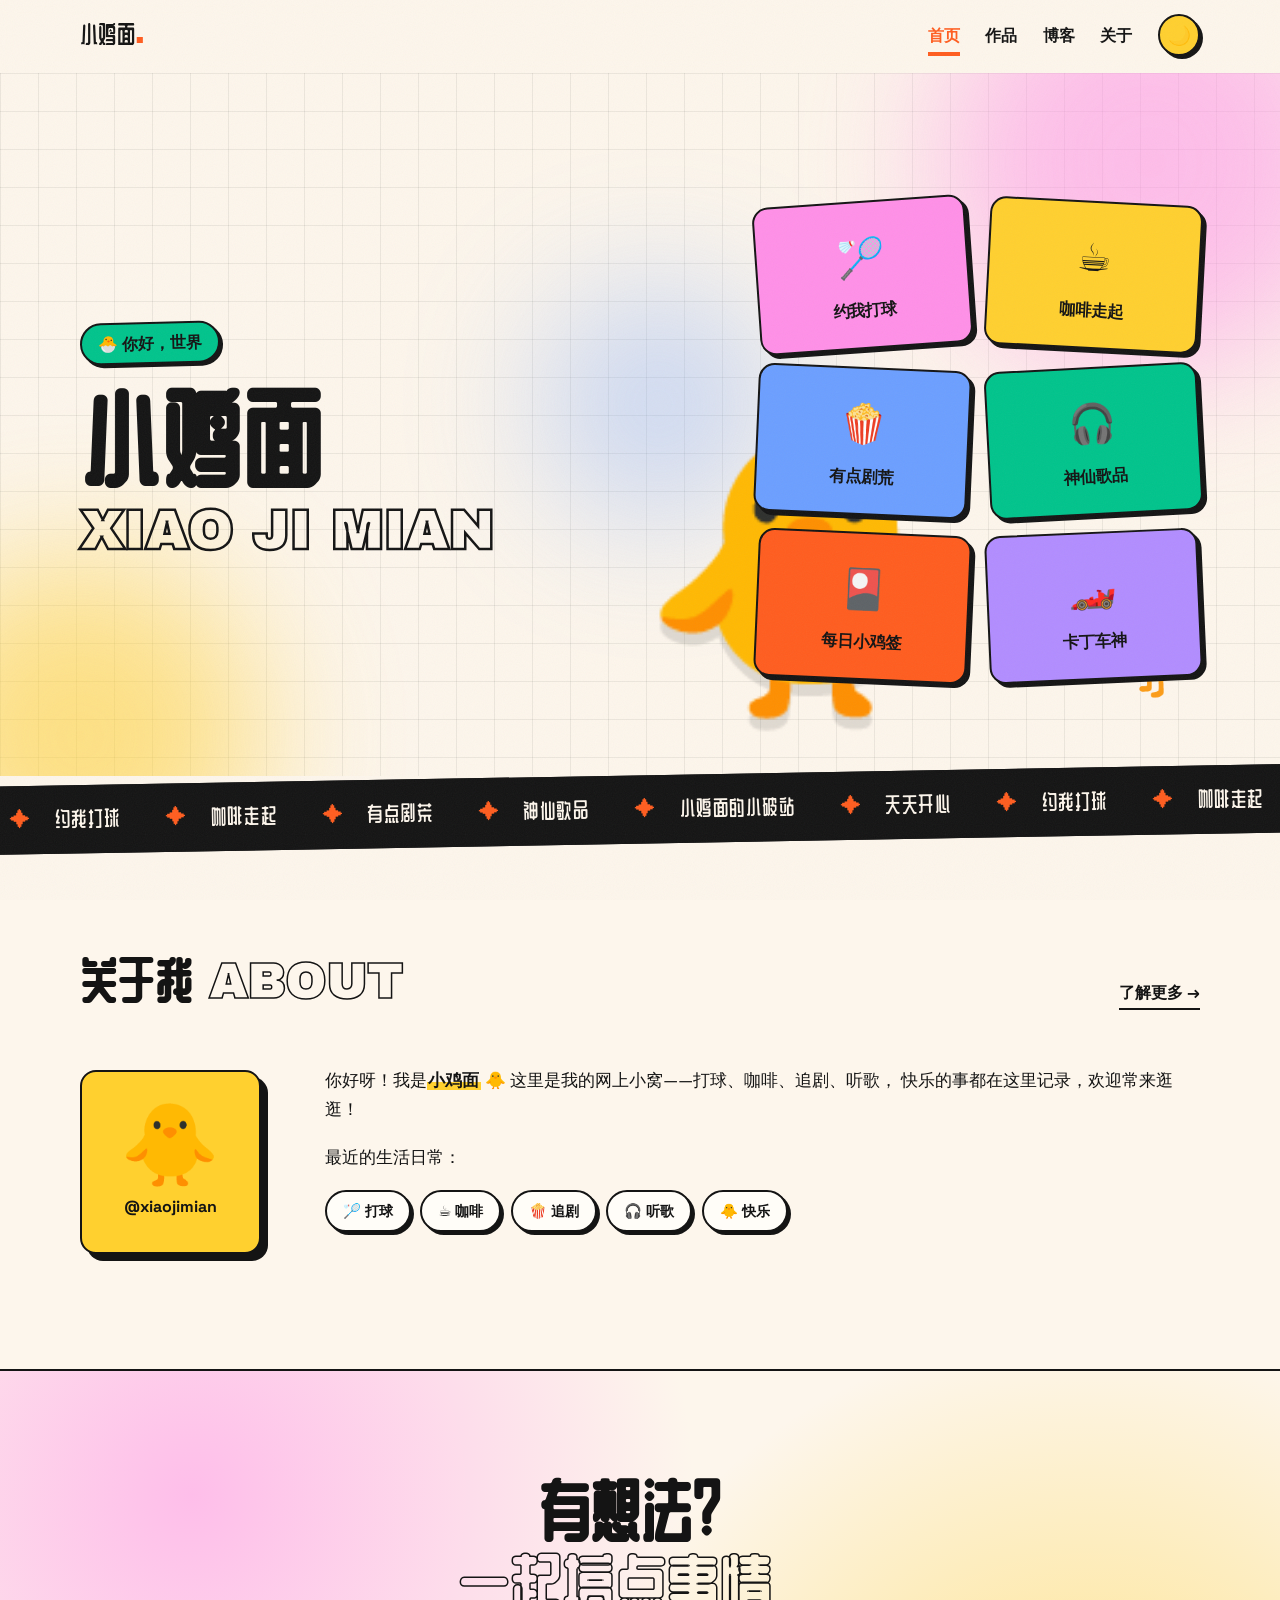
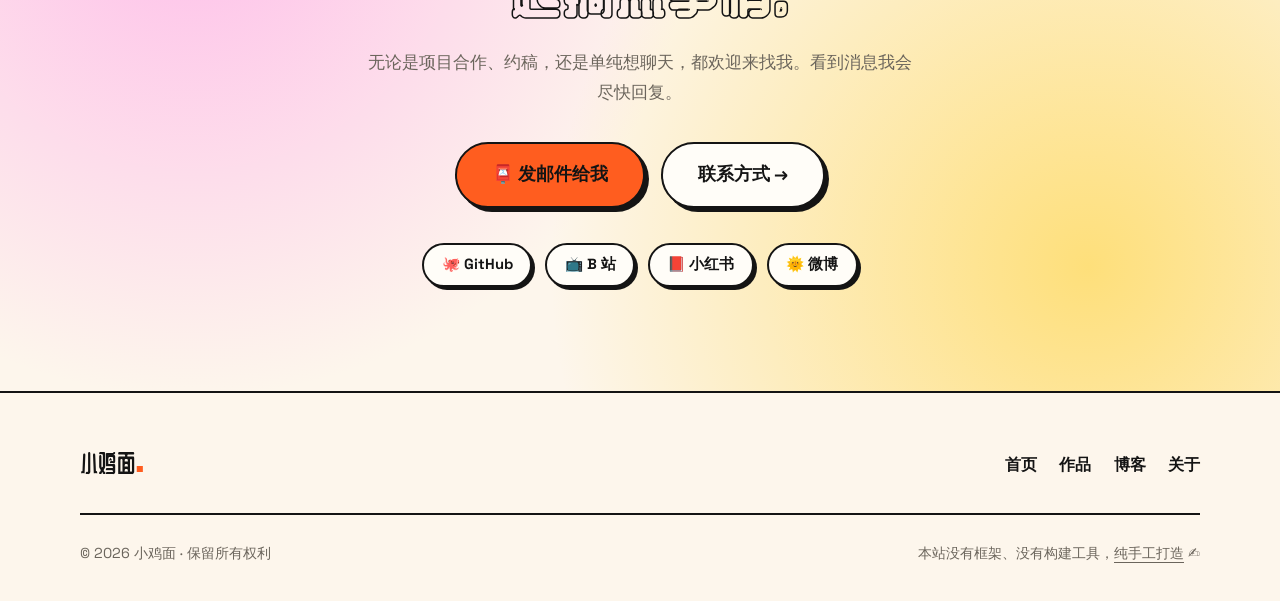
==== commit 8980503d: "调整：卡丁车神贴纸改为标准尺寸，六张贴纸三行两列" ====
--- a/index.html
+++ b/index.html
@@ -53,7 +53,7 @@
           <a class="sticker" href="dramas.html"><span class="sticker-emoji">🍿</span>有点剧荒</a>
           <a class="sticker" href="songs.html"><span class="sticker-emoji">🎧</span>神仙歌品</a>
           <a class="sticker" href="fortune.html"><span class="sticker-emoji">🎴</span>每日小鸡签</a>
-          <a class="sticker sticker-wide" href="kart.html"><span class="sticker-emoji">🏎️</span>卡丁车神</a>
+          <a class="sticker" href="kart.html"><span class="sticker-emoji">🏎️</span>卡丁车神</a>
         </div>
       </div>
     </section>
--- a/css/style.css
+++ b/css/style.css
@@ -358,7 +358,6 @@
 .sticker:nth-child(5) { background: var(--orange); transform: rotate(2.5deg); }
 .sticker:nth-child(6) { background: var(--purple); transform: rotate(-2.5deg); }
 .sticker:hover { transform: rotate(0deg) scale(1.04); }
-.sticker-wide { grid-column: 1 / -1; }
 a.sticker { color: #141414; }
 a.sticker:focus-visible { outline: 3px dashed #141414; outline-offset: 4px; }
 
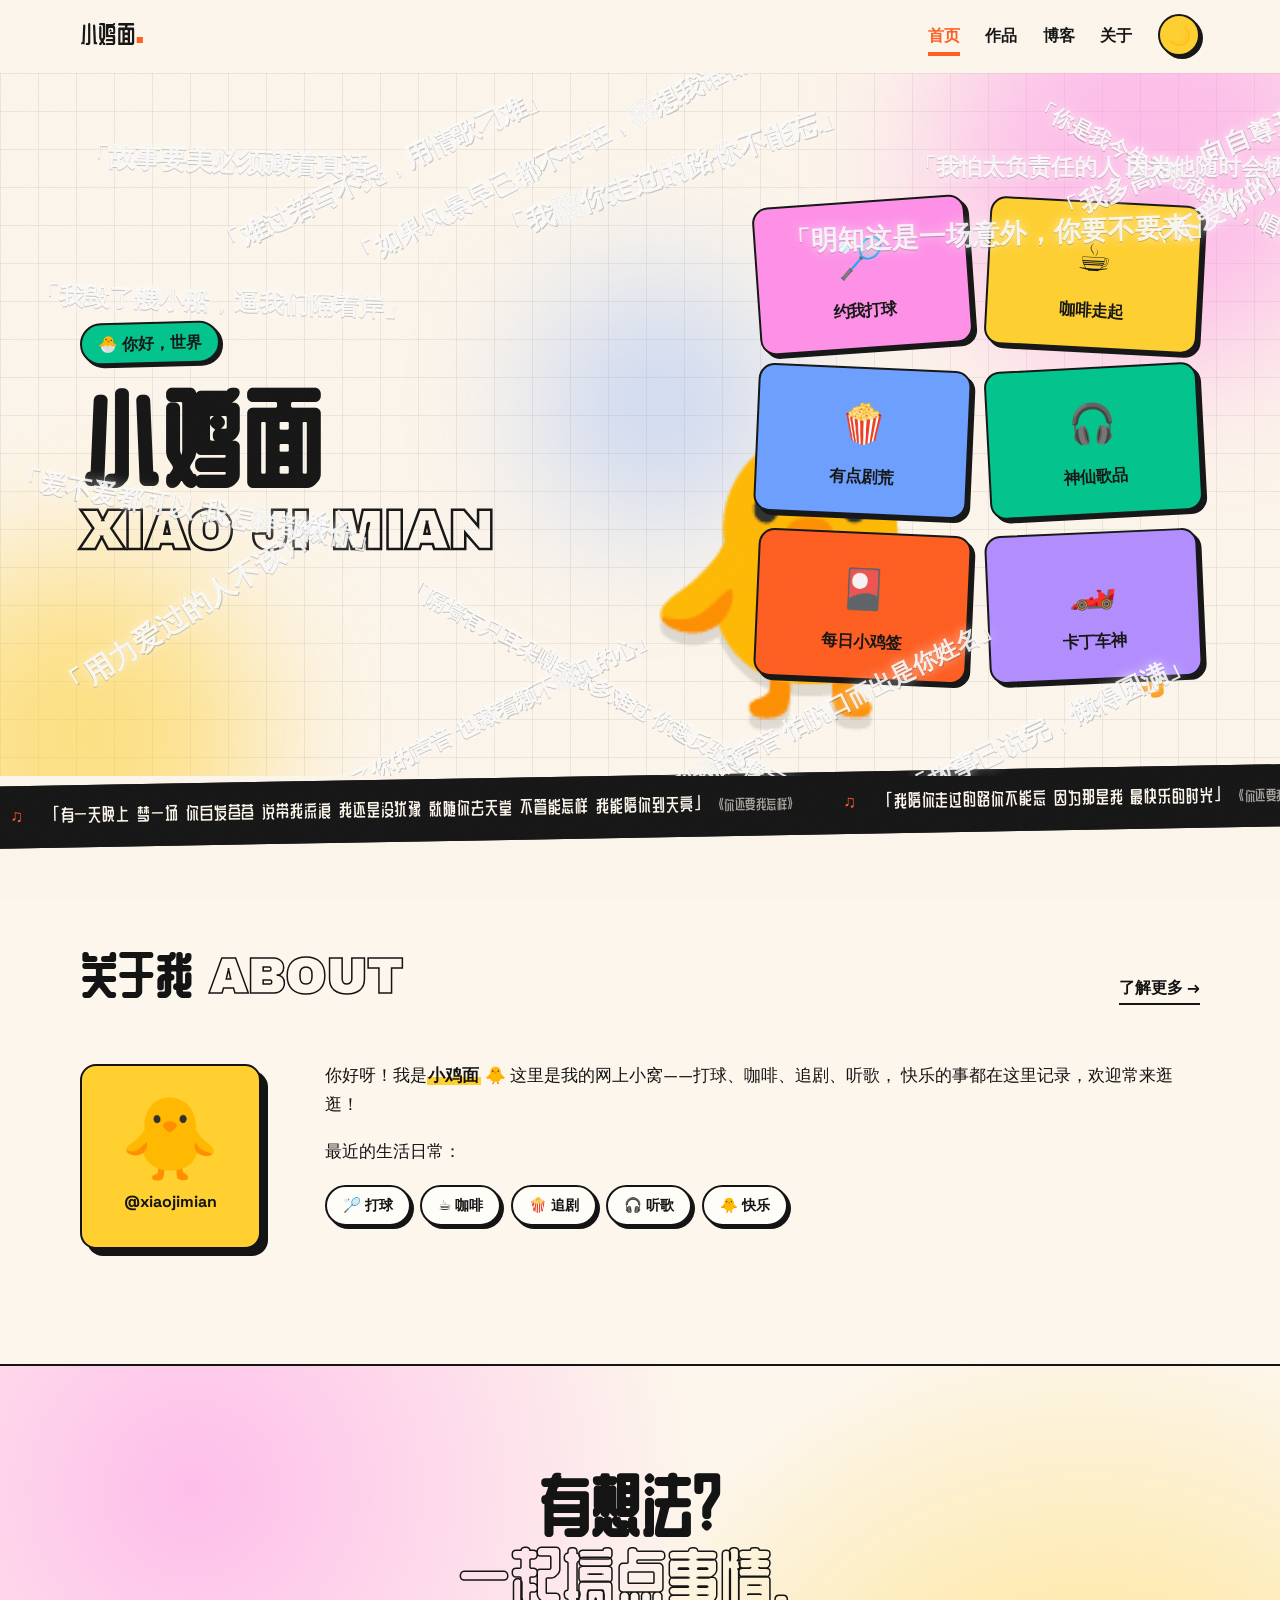
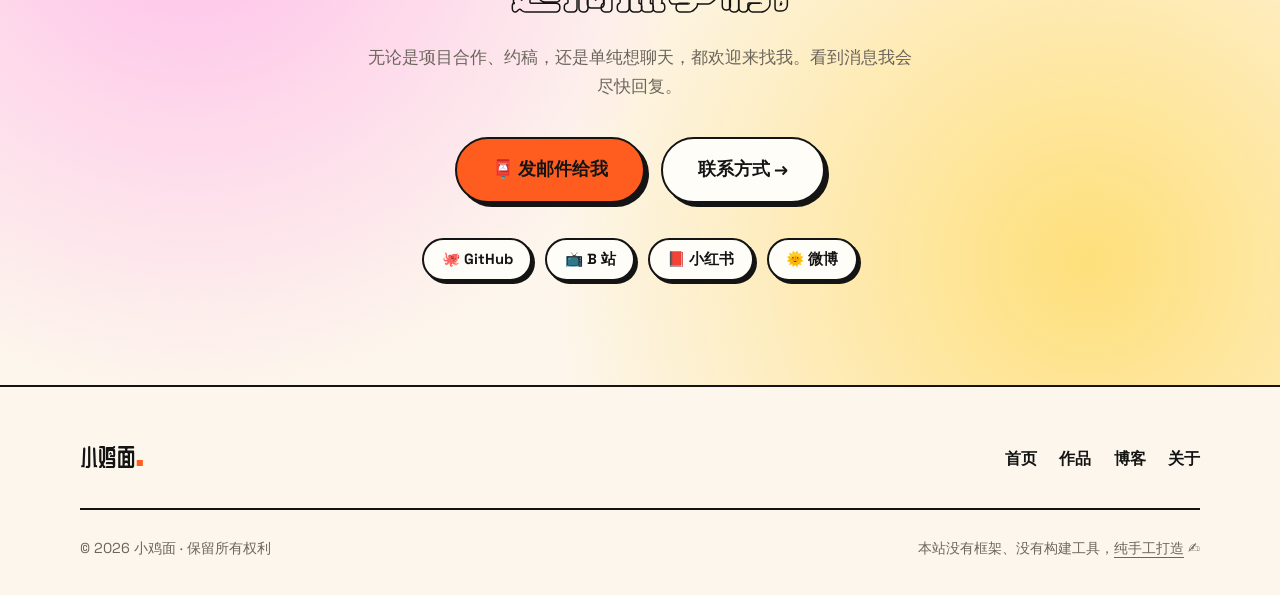
==== commit f98efba9: "首页歌词更新：替换为用户提供的 29 句歌单，跑马灯全量轮播，背景歌词更密更大" ====
--- a/index.html
+++ b/index.html
@@ -37,6 +37,7 @@
       <div class="hero-blob hero-blob-3"></div>
       <div class="hero-deco" aria-hidden="true">🐤</div>
       <div class="hero-chicken" aria-hidden="true">🐥</div>
+      <div class="hero-lyrics" id="hero-lyrics" aria-hidden="true"></div>
 
       <div class="hero-inner container">
         <div class="reveal">
@@ -60,23 +61,9 @@
 
     <!-- ===== 跑马灯 ===== -->
     <div class="marquee" aria-hidden="true">
-      <div class="marquee-track">
-        <div class="marquee-group">
-          <span class="marquee-item"><span class="star">✦</span>约我打球</span>
-          <span class="marquee-item"><span class="star">✦</span>咖啡走起</span>
-          <span class="marquee-item"><span class="star">✦</span>有点剧荒</span>
-          <span class="marquee-item"><span class="star">✦</span>神仙歌品</span>
-          <span class="marquee-item"><span class="star">✦</span>小鸡面的小破站</span>
-          <span class="marquee-item"><span class="star">✦</span>天天开心</span>
-        </div>
-        <div class="marquee-group">
-          <span class="marquee-item"><span class="star">✦</span>约我打球</span>
-          <span class="marquee-item"><span class="star">✦</span>咖啡走起</span>
-          <span class="marquee-item"><span class="star">✦</span>有点剧荒</span>
-          <span class="marquee-item"><span class="star">✦</span>神仙歌品</span>
-          <span class="marquee-item"><span class="star">✦</span>小鸡面的小破站</span>
-          <span class="marquee-item"><span class="star">✦</span>天天开心</span>
-        </div>
+      <div class="marquee-track" id="marquee-track">
+        <div class="marquee-group"></div>
+        <div class="marquee-group"></div>
       </div>
     </div>
 
@@ -149,6 +136,95 @@
     </div>
   </footer>
 
+  <script>
+  /* 首页薛之谦歌词：跑马灯全量轮播 + 背景幽灵歌词（短句、随机位置角度大小、悬停高亮） */
+  (function () {
+    'use strict';
+    var SONGS = [
+      ['有一天晚上 梦一场 你白发苍苍 说带我流浪 我还是没犹豫 就随你去天堂 不管能怎样 我能陪你到天亮', '你还要我怎样'],
+      ['我陪你走过的路你不能忘 因为那是我 最快乐的时光', '你还要我怎样'],
+      ['我后来都会选择绕过那条街 又多希望在另一条街能遇见', '你还要我怎样'],
+      ['不爱你的人 说什么都没用', '其实'],
+      ['用力爱过的人不该计较', '刚刚好'],
+      ['你是我今生未完成的歌，唱不到结局却又难以割舍', '未完成的歌'],
+      ['我想摸你的头发 只是简单的试探啊 我想给你个拥抱 像以前一样可以吗', '绅士'],
+      ['故事已说完，懒得圆满', '一半'],
+      ['我宁愿 留在你方圆几里 我的心 要不回就送你 因为我爱你 和你没关系', '方圆几里'],
+      ['难过若写不完，用情歌刁难', '一半'],
+      ['该配合你演出的我演视而不见 在逼一个最爱你的人即兴表演', '演员'],
+      ['我毁了艘小船，逼我们隔着岸', '一半'],
+      ['我不要你怎样 没怎样 我陪你走的路你不能忘 因为那是我 最快乐的时光', '你还要我怎样'],
+      ['其实说分不开的也不见得，其实感情最怕的就是拖着', '演员'],
+      ['你听不到我的声音 怕脱口而出是你姓名', '我好像在哪见过你'],
+      ['我多高尚，向自尊开了枪', '高尚'],
+      ['我怕太负责任的人 因为他随时会牺牲', '方圆几里'],
+      ['你可以为我们的散不用承担 是我投入到一半感到不安 好过未来一点一点纠缠', '一半'],
+      ['你听不到我的声音 怕脱口而出是你姓名 像确定我要遇见你 就像曾经交换过眼睛', '我好像在哪见过你'],
+      ['没能力遮挡 你去的方向 至少分开的时候 我落落大方', '你还要我怎样'],
+      ['我听见了你的声音 也藏着颗不敢见的心', '我好像在哪见过你'],
+      ['故事要美必须藏着真话', '刚刚好'],
+      ['我并不在乎自己究竟多伤痕累累，可我在乎今后你让谁陪', '认真的雪'],
+      ['爱不爱都可以 我怎样都依你', '方圆几里'],
+      ['这世界太嘈杂 周边都是假话 你能不能再找个理由 等我回家', '等我回家'],
+      ['明知这是一场意外，你要不要来', '意外'],
+      ['我陪你走过的路你不能忘', '你还要我怎样'],
+      ['隔墙有只耳朵嘲笑你多难过 你越反驳越像示弱', '一半'],
+      ['如果风景早已都不存在，我想我谁都不爱', '意外']
+    ];
+
+    function shuffle(arr) {
+      var a = arr.slice();
+      for (var i = a.length - 1; i > 0; i--) {
+        var j = Math.floor(Math.random() * (i + 1));
+        var t = a[i]; a[i] = a[j]; a[j] = t;
+      }
+      return a;
+    }
+
+    /* ---- 跑马灯：全量歌词，两组相同内容无缝循环 ---- */
+    var groups = document.querySelectorAll('#marquee-track .marquee-group');
+    groups.forEach(function (group) {
+      SONGS.forEach(function (s) {
+        var item = document.createElement('span');
+        item.className = 'marquee-item';
+        item.innerHTML = '<span class="star">♫</span>';
+        var q = document.createElement('span');
+        q.textContent = '「' + s[0] + '」';
+        var em = document.createElement('em');
+        em.textContent = '《' + s[1] + '》';
+        item.appendChild(q);
+        item.appendChild(em);
+        group.appendChild(item);
+      });
+    });
+
+    /* ---- 背景幽灵歌词：短句 + 30 个安全锚点随机取样 ---- */
+    var ANCHORS = [
+      [5, 9], [15, 11], [26, 7], [37, 12], [48, 8], [59, 6], [70, 11], [81, 7], [88, 10], [40, 6],
+      [2, 30], [2, 58], [95, 32], [95, 60],
+      [8, 86], [19, 90], [31, 86], [44, 90], [57, 86], [70, 90], [82, 86], [91, 89],
+      [12, 20], [30, 18], [62, 20], [80, 18],
+      [3, 72], [95, 74], [45, 4], [60, 4]
+    ];
+    var box = document.getElementById('hero-lyrics');
+    if (!box) return;
+    var bgSongs = shuffle(SONGS.filter(function (s) { return s[0].length <= 22; }));
+    var spots = shuffle(ANCHORS);
+    var count = Math.min(bgSongs.length, spots.length);
+    for (var i = 0; i < count; i++) {
+      var t = bgSongs[i], a = spots[i];
+      var span = document.createElement('span');
+      span.textContent = '「' + t[0] + '」';
+      span.title = '♪ 薛之谦《' + t[1] + '》';
+      span.style.left = (a[0] + (Math.random() * 3 - 1.5)) + '%';
+      span.style.top = (a[1] + (Math.random() * 3 - 1.5)) + '%';
+      var size = Math.max(1.0, 1.9 - t[0].length * 0.032) + Math.random() * 0.3;
+      span.style.fontSize = size.toFixed(2) + 'rem';
+      span.style.setProperty('--rot', Math.floor(Math.random() * 70 - 35) + 'deg');
+      box.appendChild(span);
+    }
+  })();
+  </script>
   <script src="js/main.js"></script>
 </body>
 </html>
--- a/css/style.css
+++ b/css/style.css
@@ -18,6 +18,8 @@
   --purple: #B28DFF;
   --grid-line: rgba(20, 20, 20, 0.07);
   --dot: #141414;
+  --lyric-ghost: rgba(255, 255, 255, 0.88);   /* 背景幽灵歌词 */
+  --lyric-edge: 0 1px 0 rgba(20, 20, 20, 0.22), 0 0 12px rgba(255, 255, 255, 0.65);
 
   --border: 2px solid var(--ink);
   --shadow: 7px 7px 0 var(--ink);
@@ -36,6 +38,8 @@
   --grid-line: rgba(245, 239, 227, 0.07);
   --dot: #F5EFE3;
   --orange: #FF6B33;
+  --lyric-ghost: rgba(255, 255, 255, 0.3);
+  --lyric-edge: 0 0 14px rgba(255, 255, 255, 0.35);
 }
 
 /* ---------- Reset ---------- */
@@ -373,6 +377,31 @@
 }
 @keyframes spin { to { transform: rotate(360deg); } }
 
+/* Hero 背景幽灵歌词（薛之谦） */
+.hero-lyrics {
+  position: absolute;
+  inset: 0;
+  z-index: 2;
+  pointer-events: none;
+}
+.hero-lyrics span {
+  position: absolute;
+  color: var(--lyric-ghost);
+  font-weight: 700;
+  white-space: nowrap;
+  pointer-events: auto;
+  cursor: default;
+  transform: rotate(var(--rot, 0deg));
+  text-shadow: var(--lyric-edge);
+  transition: color 0.25s ease, text-shadow 0.25s ease, transform 0.25s cubic-bezier(0.34, 1.56, 0.64, 1);
+}
+.hero-lyrics span:hover {
+  color: var(--orange);
+  transform: rotate(var(--rot, 0deg)) scale(1.14);
+  text-shadow: 0 0 18px rgba(255, 255, 255, 0.95), 0 2px 0 rgba(20, 20, 20, 0.2);
+  z-index: 5;
+}
+
 /* Hero 背景中央的大小鸡 */
 .hero-chicken {
   position: absolute;
@@ -402,14 +431,21 @@
 .marquee-track {
   display: flex;
   width: max-content;
-  animation: marquee 24s linear infinite;
+  animation: marquee 55s linear infinite;
 }
 .marquee-group { display: flex; align-items: center; white-space: nowrap; }
 .marquee-item {
   font-family: var(--font-display);
-  font-size: 1.25rem;
-  letter-spacing: 0.06em;
+  font-size: 1.05rem;
+  letter-spacing: 0.04em;
   padding-inline: 1.4rem;
+}
+.marquee-item em {
+  font-style: normal;
+  opacity: 0.62;
+  font-size: 0.8em;
+  margin-left: 0.45em;
+  letter-spacing: 0.02em;
 }
 .marquee-item .star { color: var(--orange); margin-right: 1.4rem; }
 [data-theme='dark'] .marquee-item .star { color: var(--yellow); }
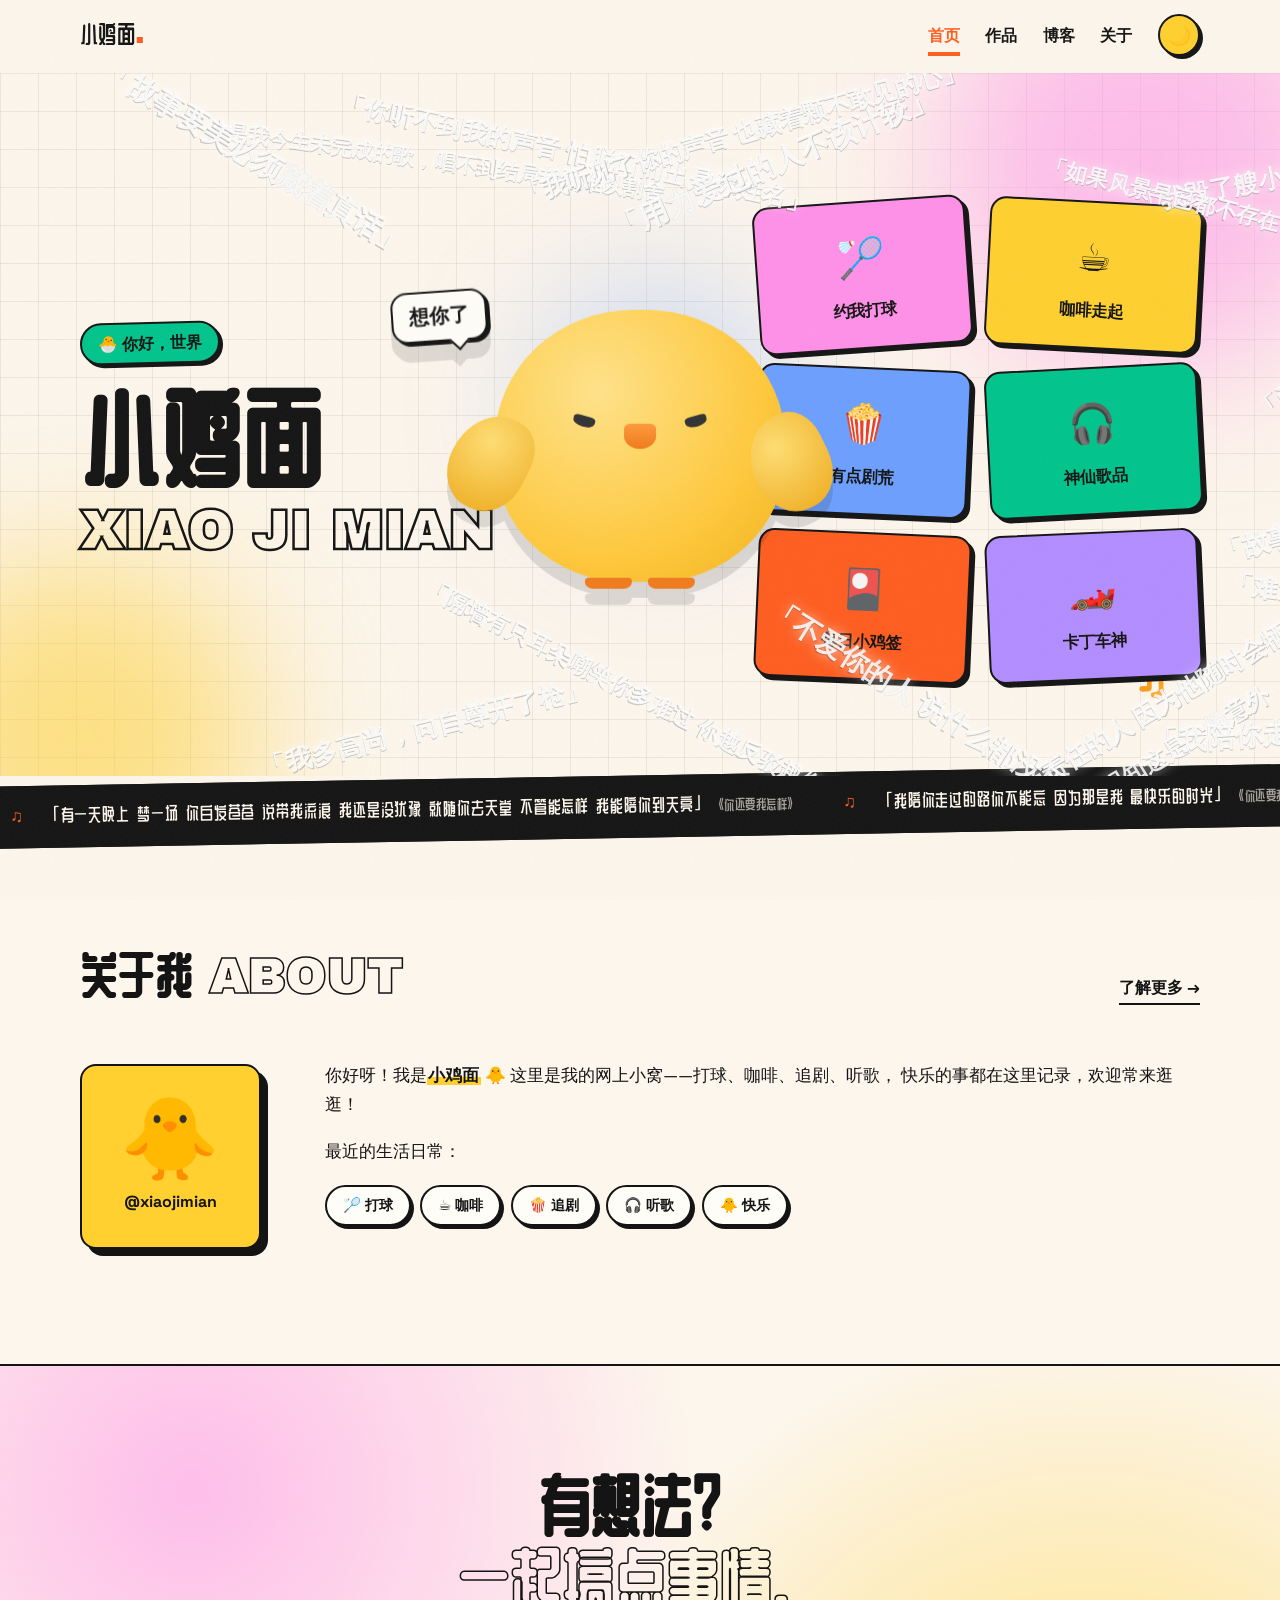
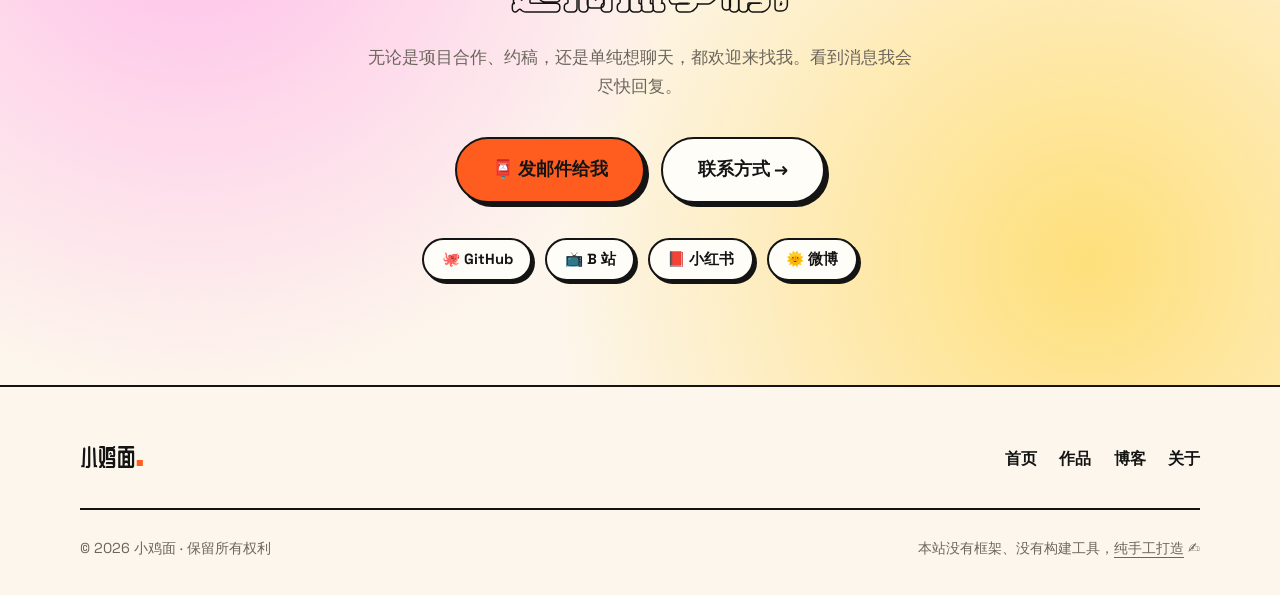
==== commit 9701993a: "首页：中央小鸡改为 CSS 手绘互动版——默认失落挂泪想你了，悬停开心扇翅膀" ====
--- a/index.html
+++ b/index.html
@@ -36,7 +36,20 @@
       <div class="hero-blob hero-blob-2"></div>
       <div class="hero-blob hero-blob-3"></div>
       <div class="hero-deco" aria-hidden="true">🐤</div>
-      <div class="hero-chicken" aria-hidden="true">🐥</div>
+      <div class="hero-chicken" id="hero-chicken" aria-hidden="true">
+        <div class="chick-bubble" id="chick-bubble">想你了</div>
+        <div class="chick-body">
+          <div class="chick-wing chick-wing-l"></div>
+          <div class="chick-wing chick-wing-r"></div>
+          <div class="chick-eye chick-eye-l"></div>
+          <div class="chick-eye chick-eye-r"></div>
+          <div class="chick-blush chick-blush-l"></div>
+          <div class="chick-blush chick-blush-r"></div>
+          <div class="chick-beak"></div>
+          <div class="chick-tear"></div>
+          <div class="chick-feet"><span></span><span></span></div>
+        </div>
+      </div>
       <div class="hero-lyrics" id="hero-lyrics" aria-hidden="true"></div>
 
       <div class="hero-inner container">
--- a/css/style.css
+++ b/css/style.css
@@ -402,21 +402,193 @@
   z-index: 5;
 }
 
-/* Hero 背景中央的大小鸡 */
+/* Hero 背景中央的大小鸡（CSS 手绘，失落 ↔ 开心两态） */
 .hero-chicken {
   position: absolute;
   left: 50%;
-  top: 52%;
-  z-index: 0;
-  font-size: clamp(9rem, 24vw, 17rem);
-  line-height: 1;
-  pointer-events: none;
-  filter: drop-shadow(0 12px 0 rgba(20, 20, 20, 0.12));
+  top: 53%;
+  width: clamp(180px, 24vw, 290px);
+  z-index: 2;
+  pointer-events: auto;
+  cursor: pointer;
+  transform: translate(-50%, -50%);
+  filter: drop-shadow(0 16px 0 rgba(20, 20, 20, 0.12));
   animation: chicken-bob 4.5s ease-in-out infinite;
 }
 @keyframes chicken-bob {
-  0%, 100% { transform: translate(-50%, -50%) rotate(-5deg); }
-  50% { transform: translate(-50%, -54%) rotate(5deg); }
+  0%, 100% { transform: translate(-50%, -50%) rotate(-3deg); }
+  50% { transform: translate(-50%, -53%) rotate(3deg); }
+}
+.hero-chicken.is-happy { animation: chicken-hop 0.5s ease-in-out infinite alternate; }
+@keyframes chicken-hop {
+  from { transform: translate(-50%, -50%) scale(1); }
+  to { transform: translate(-50%, -56%) scale(1.05); }
+}
+
+.chick-body {
+  position: relative;
+  width: 100%;
+  aspect-ratio: 1 / 0.94;
+  border-radius: 48% 48% 45% 45%;
+  background: radial-gradient(circle at 35% 30%, #FFE38A, #FFC93C 62%, #F3B21D);
+}
+.chick-wing {
+  position: absolute;
+  top: 40%;
+  width: 27%;
+  height: 36%;
+  background: radial-gradient(circle at 40% 30%, #FFDE73, #EFAB1C);
+  border-radius: 60% 40% 50% 50%;
+  transform-origin: top center;
+  transition: transform 0.3s ease;
+  z-index: 1;
+}
+.chick-wing-l { left: -8%; transform: rotate(26deg); }
+.chick-wing-r { right: -8%; transform: rotate(-26deg); }
+.hero-chicken.is-happy .chick-wing-l { animation: flap-l 0.28s ease-in-out infinite alternate; }
+.hero-chicken.is-happy .chick-wing-r { animation: flap-r 0.28s ease-in-out infinite alternate; }
+@keyframes flap-l {
+  from { transform: rotate(26deg); }
+  to { transform: rotate(-42deg) translateY(-8%); }
+}
+@keyframes flap-r {
+  from { transform: rotate(-26deg); }
+  to { transform: rotate(42deg) translateY(-8%); }
+}
+
+.chick-eye {
+  position: absolute;
+  top: 33%;
+  width: 7.5%;
+  height: 10%;
+  background: #333;
+  border-radius: 50%;
+  transition: all 0.25s ease;
+}
+.chick-eye-l { left: 27%; }
+.chick-eye-r { right: 27%; }
+/* 失落：眯成下垂的小缝 */
+.hero-chicken:not(.is-happy) .chick-eye-l {
+  height: 4%; top: 39%;
+  border-radius: 30% 30% 60% 60%;
+  transform: rotate(16deg);
+}
+.hero-chicken:not(.is-happy) .chick-eye-r {
+  height: 4%; top: 39%;
+  border-radius: 30% 30% 60% 60%;
+  transform: rotate(-16deg);
+}
+/* 开心：弯弯笑眼 ^ */
+.hero-chicken.is-happy .chick-eye {
+  height: 8%;
+  background: transparent;
+  border-top: 4px solid #333;
+  border-radius: 50% 50% 0 0;
+}
+
+.chick-blush {
+  position: absolute;
+  top: 47%;
+  width: 13%;
+  height: 7%;
+  background: rgba(255, 110, 110, 0.6);
+  border-radius: 50%;
+  opacity: 0;
+  transition: opacity 0.3s ease;
+}
+.chick-blush-l { left: 16%; }
+.chick-blush-r { right: 16%; }
+.hero-chicken.is-happy .chick-blush { opacity: 1; }
+
+.chick-beak {
+  position: absolute;
+  left: 50%;
+  top: 42%;
+  width: 11%;
+  height: 9%;
+  transform: translateX(-50%);
+  background: linear-gradient(#FF9A3C, #F07B1C);
+  border-radius: 25% 25% 65% 65%;
+  transition: all 0.25s ease;
+}
+.hero-chicken.is-happy .chick-beak {
+  top: 41%;
+  height: 11%;
+  background: linear-gradient(#FF9A3C 52%, #E4652F 52%);
+}
+
+.chick-tear {
+  position: absolute;
+  top: 41%;
+  left: 23%;
+  width: 7%;
+  height: 10%;
+  background: linear-gradient(#8FD8FF, #4FB3F0);
+  border-radius: 50% 50% 50% 50% / 60% 60% 40% 40%;
+  opacity: 0;
+}
+.hero-chicken:not(.is-happy) .chick-tear { animation: tear-drop 3s ease-in infinite; }
+@keyframes tear-drop {
+  0% { opacity: 0; transform: translateY(0) scale(0.6); }
+  15% { opacity: 1; }
+  70% { opacity: 1; transform: translateY(300%) scale(1); }
+  100% { opacity: 0; transform: translateY(340%) scale(0.8); }
+}
+
+.chick-feet {
+  position: absolute;
+  bottom: -2.5%;
+  left: 50%;
+  transform: translateX(-50%);
+  display: flex;
+  gap: 14%;
+  width: 38%;
+}
+.chick-feet span {
+  display: block;
+  flex: 1;
+  height: clamp(6px, 1vw, 11px);
+  background: #F07B1C;
+  border-radius: 4px 4px 8px 8px;
+}
+
+.chick-bubble {
+  position: absolute;
+  top: -7%;
+  left: -36%;
+  background: var(--paper);
+  border: 2.5px solid var(--ink);
+  border-radius: 16px;
+  padding: 0.4rem 1rem;
+  font-weight: 700;
+  font-size: clamp(0.95rem, 1.6vw, 1.25rem);
+  color: var(--ink);
+  white-space: nowrap;
+  box-shadow: 3px 3px 0 var(--ink);
+  transform: rotate(-4deg);
+  animation: bubble-float 3s ease-in-out infinite;
+  z-index: 3;
+}
+.chick-bubble::after {
+  content: '';
+  position: absolute;
+  bottom: -9px;
+  right: 22%;
+  width: 14px;
+  height: 14px;
+  background: var(--paper);
+  border-right: 2.5px solid var(--ink);
+  border-bottom: 2.5px solid var(--ink);
+  transform: rotate(45deg);
+}
+.hero-chicken.is-happy .chick-bubble {
+  background: var(--green);
+  color: #141414;
+  animation-duration: 0.9s;
+}
+@keyframes bubble-float {
+  0%, 100% { transform: rotate(-4deg) translateY(0); }
+  50% { transform: rotate(-4deg) translateY(-7px); }
 }
 
 /* ---------- 跑马灯 ---------- */
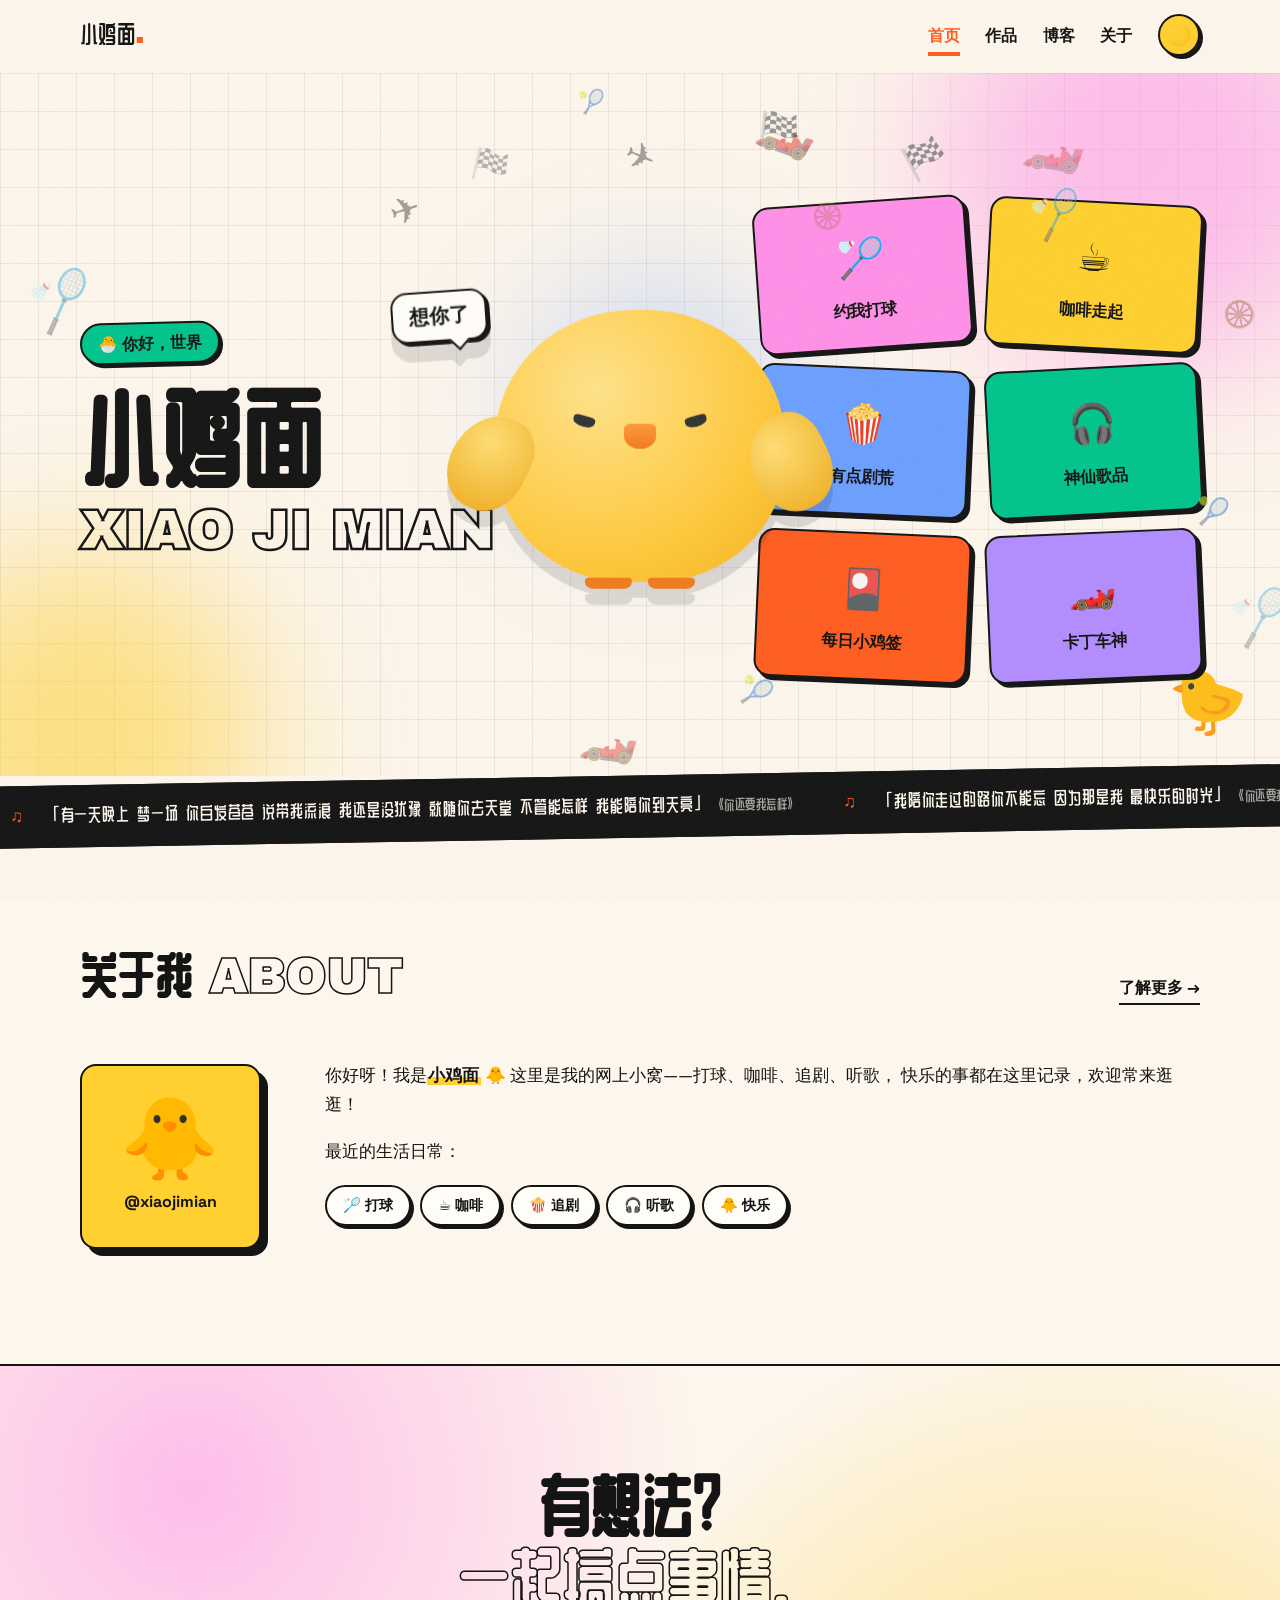
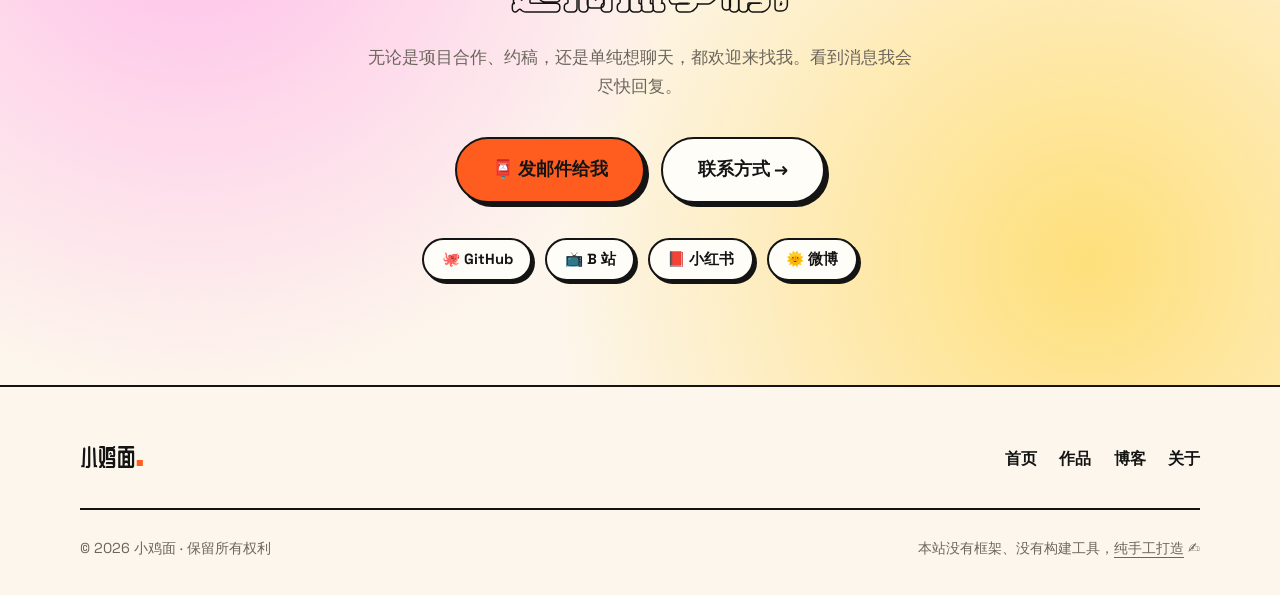
==== commit 9485f738: "首页：背景歌词改为爱好装饰（卡丁车/F1/网球/羽毛球/飞机），旋转小鸡移出贴纸墙遮挡区" ====
--- a/index.html
+++ b/index.html
@@ -50,7 +50,7 @@
           <div class="chick-feet"><span></span><span></span></div>
         </div>
       </div>
-      <div class="hero-lyrics" id="hero-lyrics" aria-hidden="true"></div>
+      <div class="hero-decos" id="hero-decos" aria-hidden="true"></div>
 
       <div class="hero-inner container">
         <div class="reveal">
@@ -150,7 +150,7 @@
   </footer>
 
   <script>
-  /* 首页薛之谦歌词：跑马灯全量轮播 + 背景幽灵歌词（短句、随机位置角度大小、悬停高亮） */
+  /* 首页：跑马灯薛之谦歌词轮播 + 背景爱好装饰（卡丁车/F1/网球/羽毛球/飞机） */
   (function () {
     'use strict';
     var SONGS = [
@@ -185,15 +185,6 @@
       ['如果风景早已都不存在，我想我谁都不爱', '意外']
     ];
 
-    function shuffle(arr) {
-      var a = arr.slice();
-      for (var i = a.length - 1; i > 0; i--) {
-        var j = Math.floor(Math.random() * (i + 1));
-        var t = a[i]; a[i] = a[j]; a[j] = t;
-      }
-      return a;
-    }
-
     /* ---- 跑马灯：全量歌词，两组相同内容无缝循环 ---- */
     var groups = document.querySelectorAll('#marquee-track .marquee-group');
     groups.forEach(function (group) {
@@ -211,7 +202,8 @@
       });
     });
 
-    /* ---- 背景幽灵歌词：短句 + 30 个安全锚点随机取样 ---- */
+    /* ---- 背景爱好装饰：卡丁车 / F1 / 网球 / 羽毛球 / 飞机 ---- */
+    var HOBBIES = ['🏎️', '🏁', '🎾', '🏸', '✈️', '🛞'];
     var ANCHORS = [
       [5, 9], [15, 11], [26, 7], [37, 12], [48, 8], [59, 6], [70, 11], [81, 7], [88, 10], [40, 6],
       [2, 30], [2, 58], [95, 32], [95, 60],
@@ -219,21 +211,30 @@
       [12, 20], [30, 18], [62, 20], [80, 18],
       [3, 72], [95, 74], [45, 4], [60, 4]
     ];
-    var box = document.getElementById('hero-lyrics');
+    var box = document.getElementById('hero-decos');
     if (!box) return;
-    var bgSongs = shuffle(SONGS.filter(function (s) { return s[0].length <= 22; }));
-    var spots = shuffle(ANCHORS);
-    var count = Math.min(bgSongs.length, spots.length);
-    for (var i = 0; i < count; i++) {
-      var t = bgSongs[i], a = spots[i];
+    var spots = ANCHORS.slice();
+    for (var i = spots.length - 1; i > 0; i--) {
+      var j = Math.floor(Math.random() * (i + 1));
+      var t = spots[i]; spots[i] = spots[j]; spots[j] = t;
+    }
+    var count = Math.min(16, spots.length);
+    for (var n = 0; n < count; n++) {
+      var a = spots[n];
       var span = document.createElement('span');
-      span.textContent = '「' + t[0] + '」';
-      span.title = '♪ 薛之谦《' + t[1] + '》';
+      span.textContent = HOBBIES[n % HOBBIES.length];
       span.style.left = (a[0] + (Math.random() * 3 - 1.5)) + '%';
       span.style.top = (a[1] + (Math.random() * 3 - 1.5)) + '%';
-      var size = Math.max(1.0, 1.9 - t[0].length * 0.032) + Math.random() * 0.3;
+      /* 三档大小制造层次：大 / 中 / 小 */
+      var tier = n % 3;
+      var size = tier === 0 ? 2.5 + Math.random() * 0.7
+               : tier === 1 ? 1.9 + Math.random() * 0.5
+               : 1.3 + Math.random() * 0.4;
       span.style.fontSize = size.toFixed(2) + 'rem';
-      span.style.setProperty('--rot', Math.floor(Math.random() * 70 - 35) + 'deg');
+      span.style.setProperty('--rot', Math.floor(Math.random() * 60 - 30) + 'deg');
+      span.style.setProperty('--op', (0.32 + Math.random() * 0.25).toFixed(2));
+      span.style.setProperty('--dur', (7 + Math.random() * 6).toFixed(1) + 's');
+      span.style.setProperty('--del', (Math.random() * 6).toFixed(1) + 's');
       box.appendChild(span);
     }
   })();
--- a/css/style.css
+++ b/css/style.css
@@ -18,8 +18,6 @@
   --purple: #B28DFF;
   --grid-line: rgba(20, 20, 20, 0.07);
   --dot: #141414;
-  --lyric-ghost: rgba(255, 255, 255, 0.88);   /* 背景幽灵歌词 */
-  --lyric-edge: 0 1px 0 rgba(20, 20, 20, 0.22), 0 0 12px rgba(255, 255, 255, 0.65);
 
   --border: 2px solid var(--ink);
   --shadow: 7px 7px 0 var(--ink);
@@ -38,8 +36,6 @@
   --grid-line: rgba(245, 239, 227, 0.07);
   --dot: #F5EFE3;
   --orange: #FF6B33;
-  --lyric-ghost: rgba(255, 255, 255, 0.3);
-  --lyric-edge: 0 0 14px rgba(255, 255, 255, 0.35);
 }
 
 /* ---------- Reset ---------- */
@@ -368,38 +364,40 @@
 /* 旋转的装饰星号 */
 .hero-deco {
   position: absolute;
-  font-size: clamp(3rem, 6vw, 5rem);
-  right: 6%;
-  bottom: 8%;
+  font-size: clamp(2.6rem, 5vw, 4.2rem);
+  right: 2.5%;
+  bottom: 3%;
   animation: spin 26s linear infinite;
   z-index: 0;
   opacity: 0.9;
 }
 @keyframes spin { to { transform: rotate(360deg); } }
 
-/* Hero 背景幽灵歌词（薛之谦） */
-.hero-lyrics {
+/* Hero 背景爱好装饰（漂浮 emoji，悬停放大变亮） */
+.hero-decos {
   position: absolute;
   inset: 0;
   z-index: 2;
   pointer-events: none;
 }
-.hero-lyrics span {
-  position: absolute;
-  color: var(--lyric-ghost);
-  font-weight: 700;
-  white-space: nowrap;
-  pointer-events: auto;
-  cursor: default;
+.hero-decos span {
+  position: absolute;
+  line-height: 1;
+  opacity: var(--op, 0.4);
+  filter: saturate(0.85);
   transform: rotate(var(--rot, 0deg));
-  text-shadow: var(--lyric-edge);
-  transition: color 0.25s ease, text-shadow 0.25s ease, transform 0.25s cubic-bezier(0.34, 1.56, 0.64, 1);
-}
-.hero-lyrics span:hover {
-  color: var(--orange);
-  transform: rotate(var(--rot, 0deg)) scale(1.14);
-  text-shadow: 0 0 18px rgba(255, 255, 255, 0.95), 0 2px 0 rgba(20, 20, 20, 0.2);
+  transition: transform 0.3s cubic-bezier(0.34, 1.56, 0.64, 1), opacity 0.3s ease, filter 0.3s ease;
+  animation: deco-float var(--dur, 9s) ease-in-out var(--del, 0s) infinite alternate;
+}
+.hero-decos span:hover {
+  transform: rotate(var(--rot, 0deg)) scale(1.35);
+  opacity: 1;
+  filter: saturate(1.15) drop-shadow(0 4px 8px rgba(20, 20, 20, 0.2));
   z-index: 5;
+}
+@keyframes deco-float {
+  from { translate: 0 0; }
+  to { translate: 0 -14px; }
 }
 
 /* Hero 背景中央的大小鸡（CSS 手绘，失落 ↔ 开心两态） */
